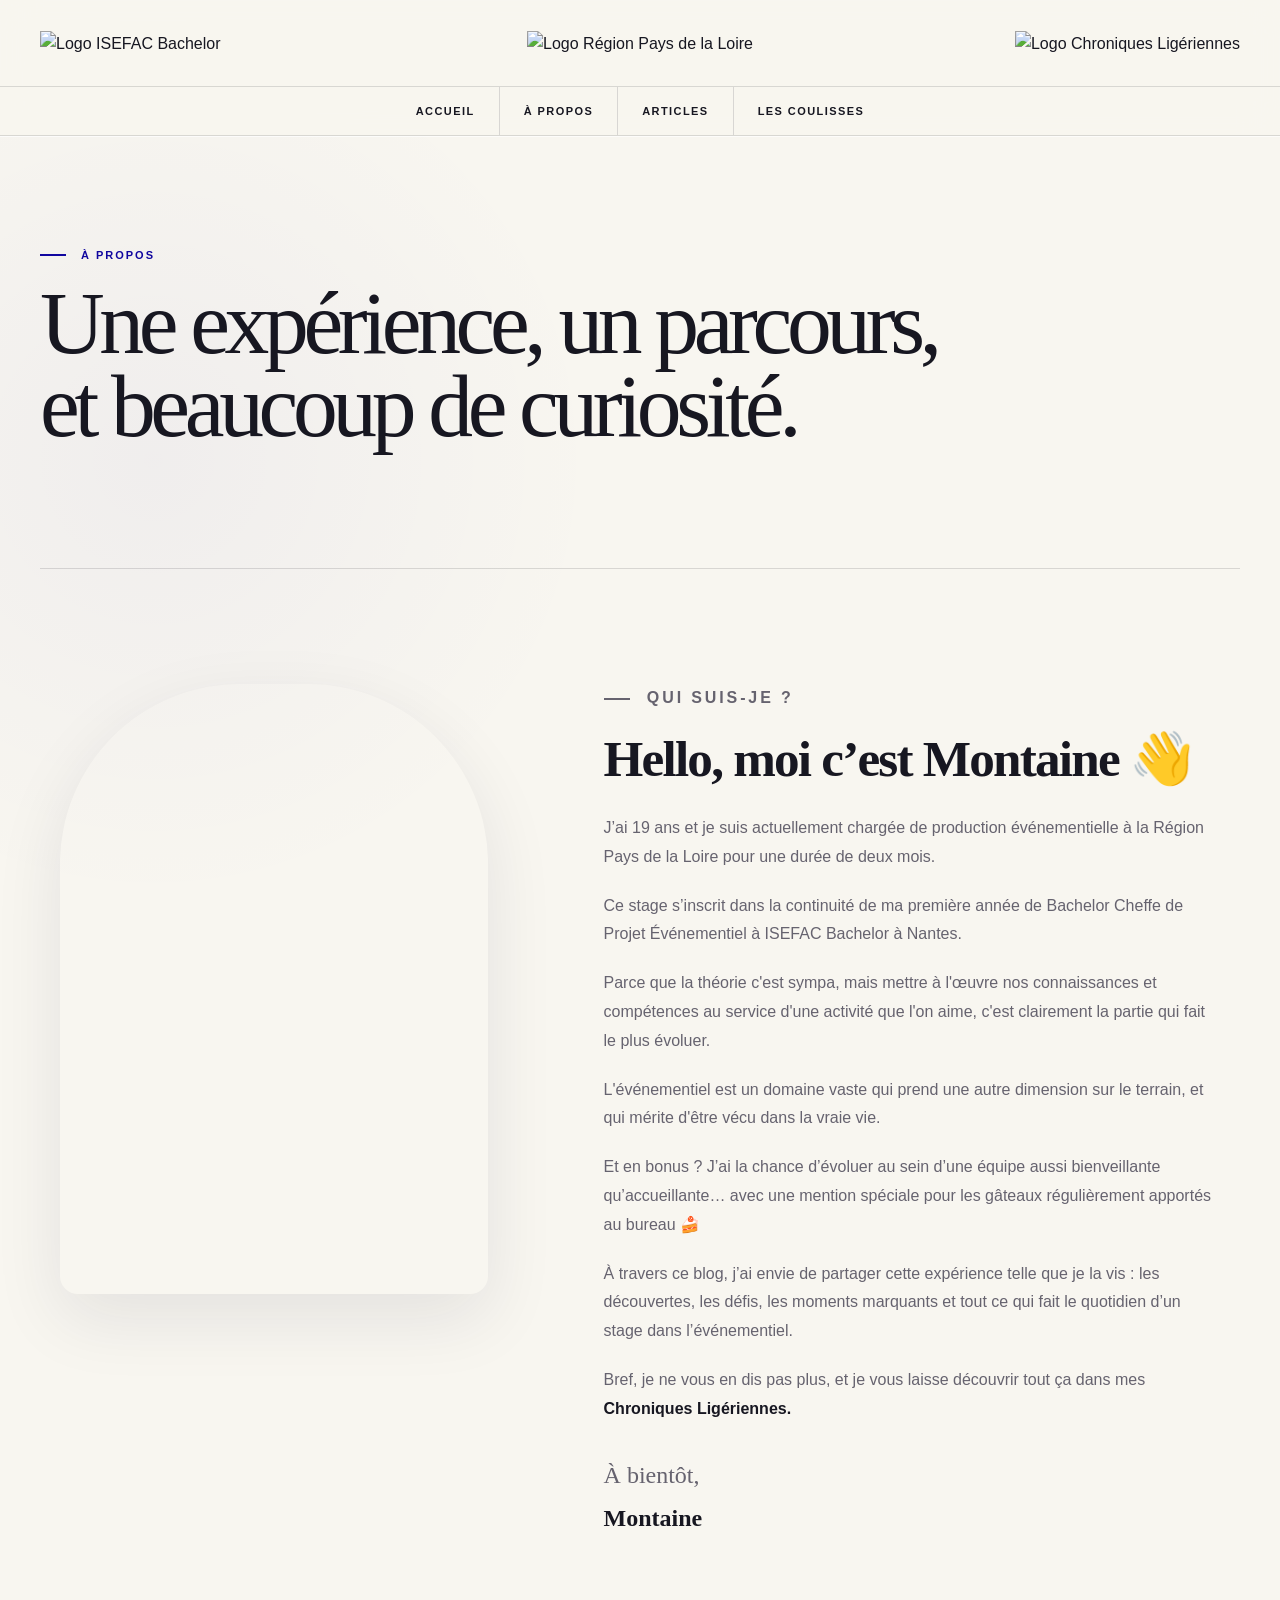
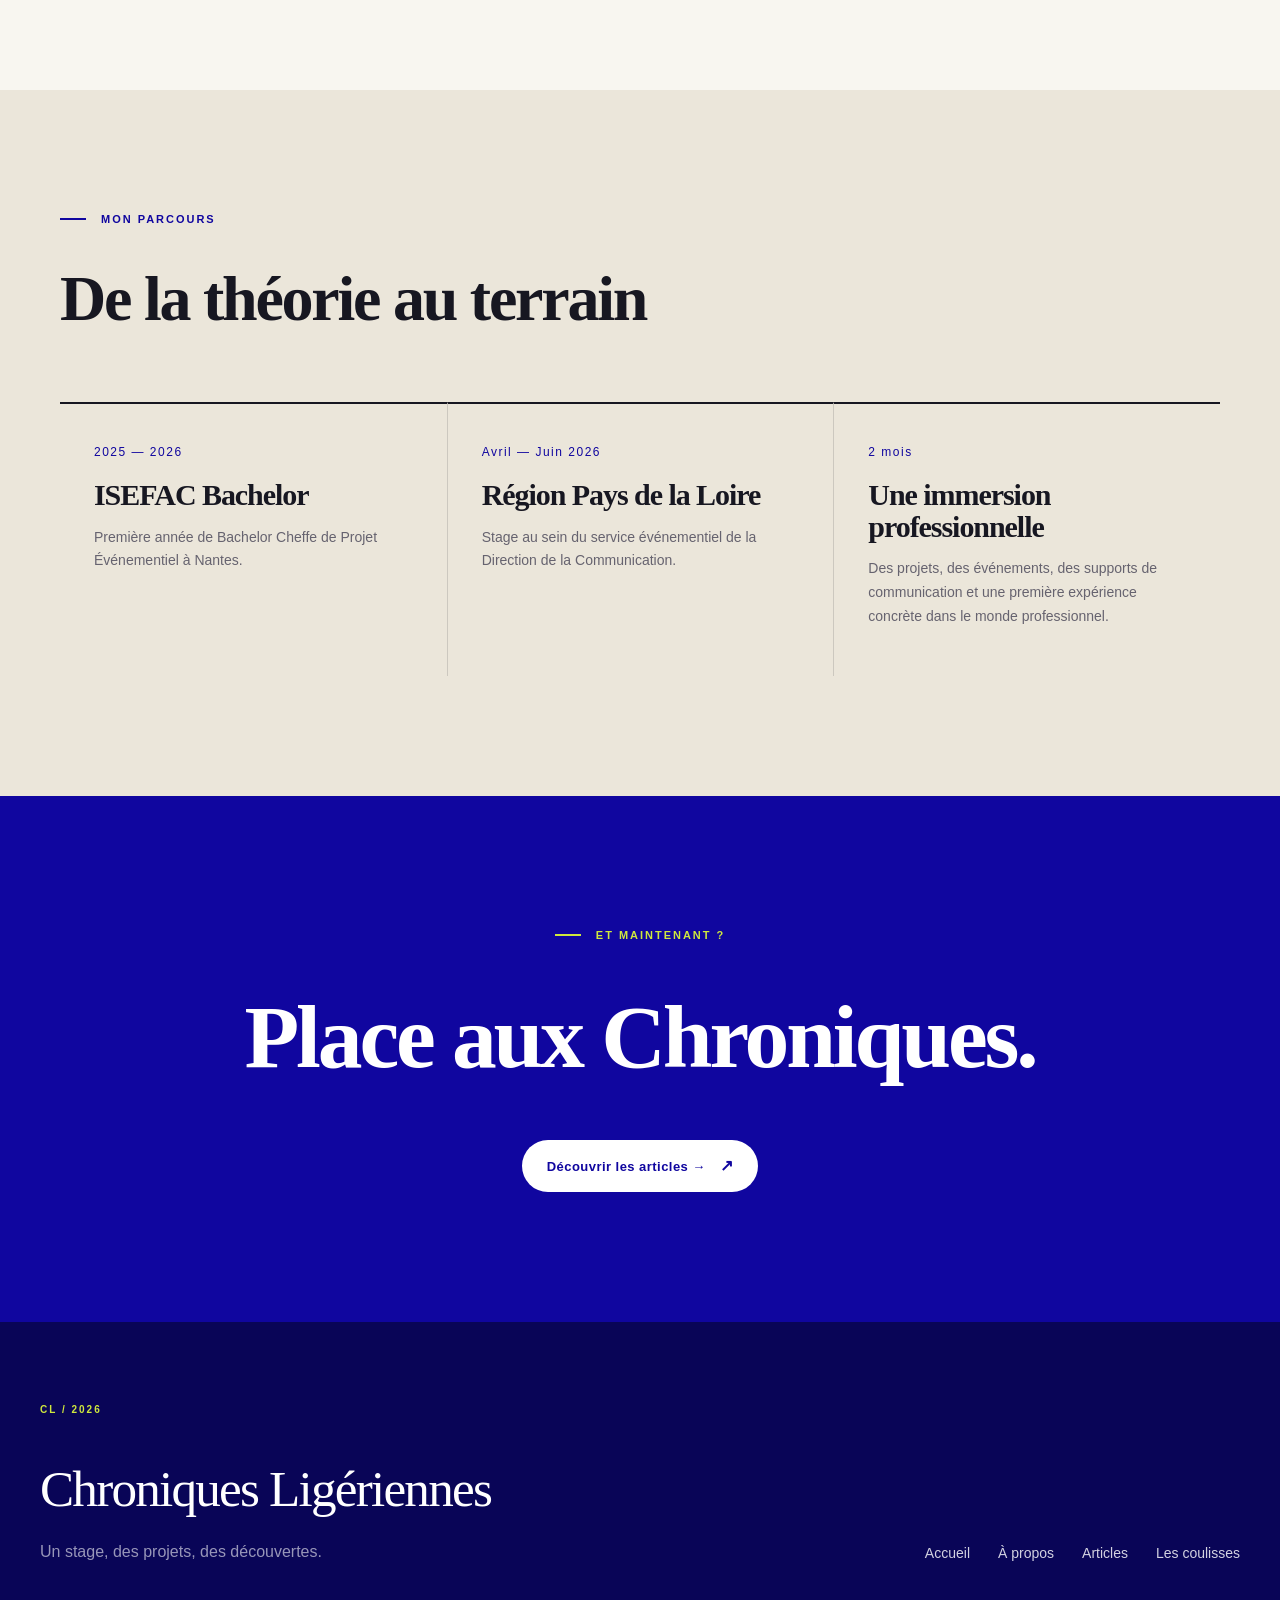
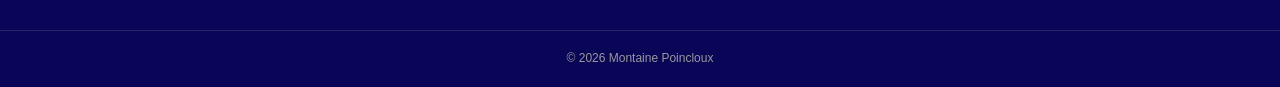
==== about.html @ 4056e287 "Upload website assets (batch 1 of 12)" ====
<!DOCTYPE html>
<html lang="fr">

<head>
    <meta charset="UTF-8">
    <meta name="viewport" content="width=device-width, initial-scale=1.0">

    <title>À propos | Chroniques Ligériennes</title>

    <meta name="description" content="Découvrez le parcours de Montaine et son immersion dans la production événementielle en Pays de la Loire.">
    <meta name="theme-color" content="#090557">
    <link rel="icon" href="images/logos/logo-stage.png" type="image/png">
    <link rel="stylesheet" href="css/style.css">
    <link rel="stylesheet" href="css/premium.css">
    <script src="js/site.js" defer></script>
</head>

<body>

    <header>
    <div class="header-logos">
    <img src="images/logos/logo-ecole.png" alt="Logo ISEFAC Bachelor">

    <img src="images/logos/logo-region.png" alt="Logo Région Pays de la Loire">

    <img src="images/logos/logo-stage.png" alt="Logo Chroniques Ligériennes">
</div>


        <nav class="main-nav">
    <a href="index.html">ACCUEIL</a>
    <a href="about.html">À PROPOS</a>
    <a href="articles.html">ARTICLES</a>
    <a href="portfolio.html">LES COULISSES</a>
</nav>

    </header>


    <main>


        <!-- INTRODUCTION -->

        <section class="about-intro">

            <p class="section-label">
                À PROPOS
            </p>

            <h1>
                Une expérience, un parcours,
                et beaucoup de curiosité.
            </h1>

        </section>



        <!-- PRÉSENTATION -->

        <section class="about-presentation">


            <div class="about-photo">

                <img src="images/moi/montaine.png"
                     alt="Montaine">

            </div>


            <div class="about-text">

                <p class="section-label">
                    QUI SUIS-JE ?
                </p>

                <h2>
                    Hello, moi c’est Montaine 👋
                </h2>


                <p>
                    J’ai 19 ans et je suis actuellement chargée de production
                    événementielle à la Région Pays de la Loire pour une durée
                    de deux mois.
                </p>


                <p>
                    Ce stage s’inscrit dans la continuité de ma première année
                    de Bachelor Cheffe de Projet Événementiel à ISEFAC Bachelor
                    à Nantes.
                </p>


                <p>
                    Parce que la théorie c'est sympa, mais mettre à l'œuvre
                    nos connaissances et compétences au service d'une activité
                    que l'on aime, c'est clairement la partie qui fait le plus
                    évoluer.
                </p>


                <p>
                    L'événementiel est un domaine vaste qui prend une autre
                    dimension sur le terrain, et qui mérite d'être vécu dans
                    la vraie vie.
                </p>


                <p>
                    Et en bonus ? J’ai la chance d’évoluer au sein d’une équipe
                    aussi bienveillante qu’accueillante… avec une mention
                    spéciale pour les gâteaux régulièrement apportés au bureau 🍰
                </p>


                <p>
                    À travers ce blog, j’ai envie de partager cette expérience
                    telle que je la vis : les découvertes, les défis, les
                    moments marquants et tout ce qui fait le quotidien d’un
                    stage dans l’événementiel.
                </p>


                <p>
                    Bref, je ne vous en dis pas plus, et je vous laisse
                    découvrir tout ça dans mes <strong>Chroniques Ligériennes.</strong>
                </p>


                <p class="about-signature">
                    À bientôt,<br>
                    <strong>Montaine</strong>
                </p>

            </div>

        </section>



        <!-- PARCOURS -->

        <section class="about-timeline">

            <div class="about-section-title">

                <p class="section-label">
                    MON PARCOURS
                </p>

                <h2>
                    De la théorie au terrain
                </h2>

            </div>


            <div class="timeline">


                <div class="timeline-item">

                    <span>2025 — 2026</span>

                    <h3>
                        ISEFAC Bachelor
                    </h3>

                    <p>
                        Première année de Bachelor Cheffe de Projet
                        Événementiel à Nantes.
                    </p>

                </div>


                <div class="timeline-item">

                    <span>Avril — Juin 2026</span>

                    <h3>
                        Région Pays de la Loire
                    </h3>

                    <p>
                        Stage au sein du service événementiel de la Direction
                        de la Communication.
                    </p>

                </div>


                <div class="timeline-item">

                    <span>2 mois</span>

                    <h3>
                        Une immersion professionnelle
                    </h3>

                    <p>
                        Des projets, des événements, des supports de
                        communication et une première expérience concrète
                        dans le monde professionnel.
                    </p>

                </div>


            </div>

        </section>



        <!-- CONCLUSION -->

        <section class="about-conclusion">

            <p class="section-label">
                ET MAINTENANT ?
            </p>

            <h2>
                Place aux Chroniques.
            </h2>

            <a href="articles.html" class="about-button">
                Découvrir les articles →
            </a>

        </section>


    </main>


    <footer>

        <div class="footer-content">

            <div class="footer-title">

                <h2>
                    Chroniques Ligériennes
                </h2>

                <p>
                    Un stage, des projets, des découvertes.
                </p>

            </div>


            <nav class="footer-nav">

                <a href="index.html">
                    Accueil
                </a>

                <a href="about.html">
                    À propos
                </a>

                <a href="articles.html">
                    Articles
                </a>

                <a href="portfolio.html">
                    Les coulisses
                </a>

            </nav>

        </div>


        <div class="footer-bottom">

            <p>
                © 2026 Montaine Poincloux
            </p>

        </div>

    </footer>


</body>
</html>
---- css/style.css ----
/* =========================================================
   CHRONIQUES LIGÉRIENNES — STYLE GÉNÉRAL
   ========================================================= */

:root {
    --blue: #10069F;
    --blue-dark: #0B0475;
    --text: #222222;
    --text-light: #666666;
    --background: #fafaf8;
    --white: #ffffff;
    --border: #e4e4e1;
}

/* =========================================================
   ARTICLE « AUTORITÉ ET AUTONOMIE »
   ========================================================= */

.authority-spectrum,
.authority-quote {
    width: 850px;
    max-width: calc(100% - 40px);
    margin-left: auto;
    margin-right: auto;
}

.authority-spectrum {
    margin-top: 52px;
    margin-bottom: 68px;
    padding: 24px 0;
    border-top: 1px solid var(--border);
    border-bottom: 1px solid var(--border);
}

.authority-spectrum-labels {
    display: flex;
    justify-content: space-between;
    gap: 24px;
    color: var(--blue);
    font-size: 12px;
    font-weight: 700;
    letter-spacing: 0.08em;
    text-transform: uppercase;
}

.authority-spectrum-line {
    position: relative;
    height: 2px;
    margin: 18px 0 16px;
    background: linear-gradient(to right, var(--text-light), var(--blue));
}

.authority-spectrum-line i {
    position: absolute;
    top: 50%;
    right: 16%;
    width: 16px;
    height: 16px;
    border: 3px solid var(--background);
    border-radius: 50%;
    background-color: var(--blue);
    transform: translateY(-50%);
    transition: right 0.35s ease;
}

.authority-spectrum:hover .authority-spectrum-line i {
    right: 8%;
}

.authority-spectrum p {
    margin: 0;
    color: var(--text-light);
    font-size: 15px;
    font-style: italic;
}

.authority-article a {
    color: var(--blue);
    font-weight: 700;
    text-decoration-color: currentColor;
    text-underline-offset: 3px;
}

.authority-quote {
    margin-top: 48px;
    margin-bottom: 32px;
    padding: 25px 0 25px 28px;
    border-left: 4px solid var(--blue);
    color: var(--blue);
    font-size: 26px;
    font-weight: 400;
    line-height: 1.12;
    letter-spacing: -0.035em;
}

.authority-quote strong {
    font-weight: 700;
}

.js .reveal-on-scroll {
    opacity: 0;
    transform: translateY(18px);
    transition: opacity 0.55s ease, transform 0.55s ease;
}

.js .reveal-on-scroll.is-visible {
    opacity: 1;
    transform: translateY(0);
}

@media (max-width: 768px) {
    .authority-spectrum {
        margin-top: 38px;
        margin-bottom: 50px;
    }

    .authority-spectrum-labels {
        font-size: 10px;
    }

    .authority-quote {
        padding-left: 20px;
        font-size: 14px;
    }
}


/* ===== STYLE GÉNÉRAL ===== */

* {
    box-sizing: border-box;
}

html {
    scroll-behavior: smooth;
}

body {
    margin: 0;
    font-family: Arial, sans-serif;
    background-color: var(--background);
    color: var(--text);
    line-height: 1.5;
}

img {
    max-width: 100%;
}

a {
    color: inherit;
}


/* =========================================================
   HEADER
   ========================================================= */

header {
    background-color: var(--background);
    border-bottom: 1px solid var(--border);
    position: relative;
    z-index: 10;
}


/* Logos */

.header-logos {
    display: flex;
    align-items: center;
    justify-content: space-between;
    padding: 12px 50px;
}

.header-logos img {
    width: auto;
    object-fit: contain;
}

/* ISEFAC */
.header-logos img:nth-child(1) {
    max-height: 115px;
}

/* Région */
.header-logos img:nth-child(2) {
    max-height: 80px;
}

/* Chroniques Ligériennes */
.header-logos img:nth-child(3) {
    max-height: 115px;
}

/* Navigation */

/* =========================================================
   HEADER — NAVIGATION
   ========================================================= */

/* =========================
   MENU PRINCIPAL
   ========================= */

.main-nav {
    display: flex;
    align-items: center;
    justify-content: center;
    margin-bottom: 35px;
}

.main-nav a {
    position: relative;
    display: flex;
    align-items: center;
    padding: 0 25px;
    color: #222;
    text-decoration: none;
    font-size: 14px;
    font-weight: 700;
    letter-spacing: 0.08em;
    line-height: 1;
    transition: color 0.25s ease, transform 0.25s ease;
}

/* Séparateurs */
.main-nav a:not(:last-child) {
    border-right: 1px solid rgba(34, 34, 34, 0.45);
}

/* Ligne sous le lien */
.main-nav a::before {
    content: "";
    position: absolute;
    left: 25px;
    right: 25px;
    bottom: -8px;
    height: 1px;
    background-color: #10069F;
    transform: scaleX(0);
    transform-origin: center;
    transition: transform 0.25s ease;
}

/* Survol */
.main-nav a:hover {
    color: #10069F;
    transform: translateY(-2px) scale(1.06);
}
.main-nav a:hover::before {
    transform: scaleX(1);
}

/* =========================================================
   ÉLÉMENTS COMMUNS
   ========================================================= */

.section-label {
    font-size: 12px;
    letter-spacing: 2.5px;
    font-weight: 600;
    color: var(--blue);
    margin: 0 0 18px;
}

h1,
h2,
h3,
h4 {
    letter-spacing: -0.5px;
}


/* =========================================================
   HERO — ACCUEIL
   ========================================================= */

.hero {
    position: relative;
    height: 80vh;
    min-height: 550px;
    overflow: hidden;
}

.hero-image {
    width: 100%;
    height: 100%;
    object-fit: cover;
    object-position: center;
    display: block;
    transform: scale(1.02);
}

.hero::after {
    content: "";
    position: absolute;
    inset: 0;
    background: rgba(0, 0, 0, 0.28);
}

.hero-content {
    position: absolute;
    z-index: 2;
    top: 50%;
    left: 50%;
    transform: translate(-50%, -50%);
    width: 80%;
    max-width: 850px;
    text-align: center;
    color: white;
}

.hero-content h1 {
    font-size: clamp(48px, 6vw, 72px);
    line-height: 1.05;
    margin: 0 0 25px;
}

.hero-content p {
    font-size: 19px;
    line-height: 1.6;
    margin: 0 auto 35px;
    max-width: 650px;
}

.hero-button {
    display: inline-block;
    padding: 14px 30px;
    background-color: white;
    color: var(--text);
    text-decoration: none;
    border-radius: 30px;
    transition: transform 0.3s ease,
                background-color 0.3s ease,
                color 0.3s ease;
}

.hero-button:hover {
    transform: translateY(-4px);
    background-color: var(--blue);
    color: white;
}

/* =========================================================
   INTRODUCTION — ACCUEIL
   ========================================================= */

.introduction {
    position: relative;

    display: flex;
    align-items: center;

    gap: 80px;

    max-width: 1200px;
    margin: 0 auto;
    padding: 100px 50px;
}

/* =========================
   TEXTE
   ========================= */

.introduction-text {
    flex: 1;
    max-width: 520px;
}

.introduction-text h2 {
    font-size: 34px;
    line-height: 1.2;
    margin: 0 0 25px;
}

.introduction-text p {
    font-size: 15px;
    line-height: 1.8;
    color: var(--text-light);
}

/* Petit label */

.introduction-label {
    margin: 0 0 12px;

    color: #10069F;
    font-size: 12px;
    font-weight: 700;
    letter-spacing: 0.14em;
}

/* =========================
   IMAGE
   ========================= */

.introduction-image {
    flex: 1;
    max-width: 450px;
}

.introduction-image img {
    width: 100%;
    max-height: 550px;
    object-fit: cover;

    border-radius: 4px;

    display: block;
}

/* =========================
   LIGNE ENTRE TEXTE ET IMAGE
   ========================= */

.introduction-line {
    position: absolute;

    top: 50%;
    left: calc(50% - 40px);

    width: 80px;
    height: 1px;

    background-color: #10069F;

    transform: scaleX(0);
    transform-origin: left;

    transition: transform 0.8s ease 0.3s;
}

.introduction.visible .introduction-line {
    transform: scaleX(1);
}


/* =========================================================
   ARTICLES — ACCUEIL
   ========================================================= */

.latest-articles {
    max-width: 1200px;
    margin: 0 auto;
    padding: 70px 50px;
}

.section-heading {
    margin-bottom: 45px;
}

.section-heading h2 {
    font-size: 42px;
    margin: 0;
}

.featured-article {
    margin-bottom: 30px;
}

.featured-article a {
    display: grid;
    grid-template-columns: 1.4fr 1fr;
    text-decoration: none;
    color: var(--text);
    background-color: var(--white);
    overflow: hidden;
}

.featured-article img {
    width: 100%;
    height: 450px;
    object-fit: cover;
    display: block;
    transition: transform 0.6s ease;
}

.featured-article:hover img {
    transform: scale(1.025);
}

.featured-content {
    padding: 50px;
    display: flex;
    flex-direction: column;
    justify-content: center;
}

.article-category {
    font-size: 12px;
    letter-spacing: 2px;
    color: var(--blue);
    margin-bottom: 15px;
}

.featured-content h3 {
    font-size: 34px;
    line-height: 1.2;
    margin: 0 0 20px;
}

.featured-content p {
    color: var(--text-light);
    line-height: 1.7;
}

.featured-content span,
.article-card span,
.article-wide-content span {
    margin-top: 20px;
    font-weight: 700;
    color: var(--blue);
    transition: transform 0.3s ease;
}


/* =========================================================
   PETITES CARTES ARTICLES
   ========================================================= */

.article-grid {
    display: grid;
    grid-template-columns: 1fr 1fr;
    gap: 30px;
    margin-bottom: 30px;
}

.article-card {
    text-decoration: none;
    color: var(--text);
    background-color: var(--white);
    overflow: hidden;
    transition: transform 0.35s ease,
                box-shadow 0.35s ease;
}

.article-card:hover {
    transform: translateY(-6px);
    box-shadow: 0 15px 35px rgba(0, 0, 0, 0.07);
}

.article-card img {
    width: 100%;
    height: 260px;
    object-fit: cover;
    display: block;
    transition: transform 0.6s ease;
}

.article-card:hover img {
    transform: scale(1.03);
}

.article-card-content {
    padding: 30px;
}

.article-card-content h3 {
    font-size: 24px;
    line-height: 1.3;
    margin: 0;
}


/* =========================================================
   ARTICLE HORIZONTAL
   ========================================================= */

.article-wide {
    margin-bottom: 50px;
}

.article-wide a {
    display: grid;
    grid-template-columns: 1fr 1fr;
    text-decoration: none;
    color: var(--text);
    background-color: var(--white);
    overflow: hidden;
}

.article-wide-image {
    overflow: hidden;
}

.article-wide-image img {
    width: 100%;
    height: 300px;
    object-fit: cover;
    display: block;
    transition: transform 0.6s ease;
}

.article-wide:hover img {
    transform: scale(1.03);
}

.article-wide-content {
    padding: 40px;
    display: flex;
    flex-direction: column;
    justify-content: center;
}

.article-wide-content h3 {
    font-size: 28px;
    line-height: 1.3;
    margin: 0 0 15px;
}


/* =========================================================
   BOUTON ARTICLES
   ========================================================= */

.all-articles-button {
    text-align: center;
}

.all-articles-button a {
    display: inline-block;
    padding: 13px 28px;
    border: 1px solid var(--blue);
    color: var(--blue);
    text-decoration: none;
    transition: all 0.3s ease;
}

.all-articles-button a:hover {
    background-color: var(--blue);
    color: white;
}


/* =========================================================
   CHIFFRES CLÉS
   ========================================================= */

.numbers {
    max-width: 1200px;
    margin: 0 auto;
    padding: 70px 50px;
}

.numbers-grid {
    display: grid;
    grid-template-columns: repeat(5, 1fr);
    gap: 30px;
    margin-top: 50px;
}

.number-item {
    text-align: center;
    padding: 25px 10px;
    border-top: 2px solid #d9d9d5;
    transition: border-color 0.3s ease,
                transform 0.3s ease;
}

.number-item strong {
    display: block;
    font-size: 52px;
    font-weight: 500;
    margin-bottom: 12px;
    color: var(--text);
    transition: color 0.3s ease;
}

.number-item span {
    display: block;
    font-size: 14px;
    line-height: 1.5;
    color: var(--text-light);
}

.number-item:hover {
    border-top: 4px solid var(--blue);
    transform: translateY(-3px);
}

.number-item:hover strong {
    color: var(--blue);
}

.personal-number {
    border-top-color: var(--blue);
}


/* =========================================================
   FOOTER
   ========================================================= */

footer {
    background-color: #222;
    color: white;
    margin-top: 40px;
}

.footer-content {
    max-width: 1200px;
    margin: 0 auto;
    padding: 55px 50px;
    display: flex;
    justify-content: space-between;
    align-items: center;
}

.footer-title h2 {
    margin: 0 0 8px;
    font-size: 26px;
}

.footer-title p {
    margin: 0;
    color: #aaa;
}

.footer-nav {
    display: flex;
    gap: 30px;
}

.footer-nav a {
    color: white;
    text-decoration: none;
    font-size: 14px;
    transition: color 0.3s ease;
}

.footer-nav a:hover {
    color: #7fc5f2;
}

.footer-bottom {
    border-top: 1px solid #444;
    text-align: center;
    padding: 18px;
}

.footer-bottom p {
    margin: 0;
    font-size: 12px;
    color: #999;
}

/* =========================================================
   PAGE PORTFOLIO
   ========================================================= */

.portfolio-intro {
    max-width: 1000px;
    margin: 0 auto;
    padding: 90px 50px 60px;
}

.portfolio-intro h1 {
    max-width: 850px;
    font-size: 56px;
    line-height: 1.1;
    margin: 0 0 25px;
}

.portfolio-intro > p:last-child {
    max-width: 650px;
    font-size: 18px;
    line-height: 1.7;
    color: var(--text-light);
}

.portfolio-section {
    max-width: 1100px;
    margin: 0 auto;
    padding: 45px 50px 90px;
}

.portfolio-section-title {
    max-width: 700px;
    margin-bottom: 55px;
}

.portfolio-section-title h2 {
    font-size: 42px;
    margin: 0 0 20px;
}

.portfolio-section-title > p:last-child {
    color: var(--text-light);
    line-height: 1.7;
}

.portfolio-project {
    margin-bottom: 90px;
}

.portfolio-project-header {
    margin-bottom: 28px;
}

.portfolio-project-header p {
    color: var(--blue);
    font-size: 12px;
    font-weight: 600;
    letter-spacing: 2px;
    margin-bottom: 10px;
}

.portfolio-project-header h3 {
    font-size: 30px;
    margin: 0;
}

.portfolio-gallery {
    display: grid;
    grid-template-columns: 1.5fr 1fr;
    gap: 20px;
}

.portfolio-item {
    background: white;
    overflow: hidden;
}

.portfolio-item.large {
    grid-row: span 2;
}

.portfolio-item img {
    width: 100%;
    height: 280px;
    object-fit: cover;
    display: block;
    transition: transform 0.6s ease;
}

.portfolio-item.large img {
    height: 580px;
}

.portfolio-item:hover img {
    transform: scale(1.03);
}

.portfolio-caption {
    padding: 20px 5px 10px;
}

.portfolio-caption h4 {
    margin: 0 0 8px;
    font-size: 18px;
}

.portfolio-caption p {
    margin: 0;
    color: var(--text-light);
    font-size: 14px;
    line-height: 1.6;
}

.document-preview {
    height: 280px;
    background: #f0f0ed;
    display: flex;
    align-items: center;
    justify-content: center;
    transition: background-color 0.3s ease;
}

.portfolio-item.large .document-preview {
    height: 580px;
}

.document-preview span {
    font-size: 13px;
    font-weight: 700;
    letter-spacing: 2px;
    color: var(--blue);
    border: 1px solid var(--blue);
    padding: 12px 18px;
}

.document-preview:hover {
    background-color: #e8eef2;
}

.portfolio-small-grid {
    display: grid;
    grid-template-columns: repeat(3, 1fr);
    gap: 25px;
}

.field-section {
    max-width: 1200px;
}

.field-gallery {
    display: grid;
    grid-template-columns: 1.5fr 1fr 1fr;
    grid-auto-rows: 250px;
    gap: 15px;
}

.field-photo {
    overflow: hidden;
}

.field-photo.large {
    grid-row: span 2;
}

.field-photo img {
    width: 100%;
    height: 100%;
    object-fit: cover;
    display: block;
    transition: transform 0.6s ease;
}

.field-photo:hover img {
    transform: scale(1.04);
}

.personal-section {
    padding-bottom: 110px;
}

.personal-gallery {
    display: grid;
    grid-template-columns: 1fr 1fr;
    gap: 30px;
}

.personal-photo img {
    width: 100%;
    height: 450px;
    object-fit: cover;
    display: block;
    transition: transform 0.6s ease;
}

.personal-photo:hover img {
    transform: scale(1.02);
}

.personal-photo p {
    margin-top: 15px;
    color: #555;
}


/* =========================================================
   PAGE À PROPOS
   ========================================================= */

.about-intro {
    max-width: 1000px;
    margin: 0 auto;
    padding: 90px 50px 60px;
}

.about-intro h1 {
    max-width: 850px;
    font-size: 56px;
    line-height: 1.1;
    margin: 0;
}

.about-presentation {
    max-width: 1200px;
    margin: 0 auto;
    padding: 40px 50px 100px;
    display: grid;
    grid-template-columns: 0.65fr 1.35fr;
    gap: 45px;
    align-items: start;
}
.about-text {
    max-width: 720px;
}

.about-photo img {
    width: 100%;
    max-height: 600px;
    object-fit: cover;
    display: block;
}

.about-text h2 {
    font-size: 34px;
    margin: 0 0 30px;
}

.about-text p {
    color: var(--text-light);
    line-height: 1.8;
    font-size: 15px;
    margin-bottom: 20px;
}

.about-text strong {
    color: var(--text);
}

.about-signature {
    margin-top: 30px;
}

.about-section-title {
    max-width: 1100px;
    margin: 0 auto 50px;
    padding: 0 50px;
}

.about-section-title h2 {
    font-size: 42px;
    margin: 0;
}

.about-timeline {
    padding: 70px 0 100px;
}

.timeline {
    max-width: 1000px;
    margin: 0 auto;
    padding: 0 50px;
    display: grid;
    grid-template-columns: repeat(3, 1fr);
    gap: 40px;
}

.timeline-item {
    border-top: 2px solid var(--blue);
    padding-top: 20px;
}

.timeline-item span {
    color: var(--blue);
    font-size: 12px;
    letter-spacing: 1.5px;
}

.timeline-item h3 {
    font-size: 23px;
    margin: 15px 0;
}

.timeline-item p {
    color: var(--text-light);
    line-height: 1.7;
    font-size: 14px;
}

.about-conclusion {
    text-align: center;
    padding: 60px 25px 100px;
}

.about-conclusion h2 {
    font-size: 42px;
    margin: 0 0 30px;
}

.about-button {
    display: inline-block;
    padding: 13px 28px;
    border: 1px solid var(--blue);
    color: var(--blue);
    text-decoration: none;
    transition: all 0.3s ease;
}

.about-button:hover {
    background-color: var(--blue);
    color: white;
}


/* =========================================================
   RESPONSIVE — TÉLÉPHONE
   ========================================================= */

@media (max-width: 768px) {

    /* Header */

    .header-logos {
        padding: 15px 20px;
    }

    .header-logos img {
        max-height: 42px;
    }

    header nav {
        gap: 18px;
        padding: 8px 10px 15px;
        flex-wrap: nowrap;
    }

    header nav a {
        font-size: 12px;
    }


    /* Hero */

    .hero {
        height: 70vh;
        min-height: 500px;
    }

    .hero-content {
        width: 90%;
    }

    .hero-content h1 {
        font-size: 45px;
    }

    .hero-content p {
        font-size: 16px;
    }


    /* Accueil */

    .introduction {
        flex-direction: column;
        gap: 45px;
        padding: 70px 25px;
    }

    .introduction-image {
        max-width: 100%;
    }

    .latest-articles,
    .numbers {
        padding-left: 25px;
        padding-right: 25px;
    }

    .section-heading h2 {
        font-size: 34px;
    }

    .featured-article a,
    .article-wide a {
        grid-template-columns: 1fr;
    }

    .featured-article img {
        height: 300px;
    }

    .featured-content {
        padding: 30px;
    }

    .article-grid {
        grid-template-columns: 1fr;
    }

    .numbers-grid {
        grid-template-columns: 1fr 1fr;
        gap: 20px;
    }

    .number-item strong {
        font-size: 40px;
    }


    /* Pages */

    .portfolio-intro,
    .about-intro {
        padding: 70px 25px 50px;
    }

    .portfolio-intro h1,
    .about-intro h1 {
        font-size: 40px;
    }

    .articles-list,
    .portfolio-section {
        padding-left: 25px;
        padding-right: 25px;
    }

    .article-page-card a {
        grid-template-columns: 1fr;
    }

    .article-page-image img {
        height: 260px;
    }

    .article-page-content {
        padding: 30px;
    }

    .article-page-content h2 {
        font-size: 26px;
    }


    /* Portfolio */

    .portfolio-gallery {
        grid-template-columns: 1fr;
    }

    .portfolio-item.large {
        grid-row: auto;
    }

    .portfolio-item.large img,
    .portfolio-item.large .document-preview {
        height: 300px;
    }

    .portfolio-small-grid {
        grid-template-columns: 1fr;
    }

    .field-gallery {
        grid-template-columns: 1fr 1fr;
        grid-auto-rows: 200px;
    }

    .field-photo.large {
        grid-column: span 2;
        grid-row: span 1;
    }

    .personal-gallery {
        grid-template-columns: 1fr;
    }

    .personal-photo img {
        height: 350px;
    }


    /* About */

    .about-presentation {
        grid-template-columns: 1fr;
        gap: 45px;
        padding: 30px 25px 70px;
    }

    .about-photo {
        max-width: 500px;
        margin: 0 auto;
    }

    .about-section-title {
        padding: 0 25px;
    }

    .about-section-title h2 {
        font-size: 34px;
    }

    .timeline {
        grid-template-columns: 1fr;
        padding: 0 25px;
        gap: 35px;
    }


    /* Footer */

    .footer-content {
        flex-direction: column;
        align-items: flex-start;
        gap: 35px;
        padding: 45px 25px;
    }

    .footer-nav {
        flex-wrap: wrap;
        gap: 20px;
    }
}

/* ========================================
   HERO ARTICLE
======================================== */

.article-hero {
    width: 1100px;
    max-width: calc(100% - 80px);

    margin: 0 auto;

    padding: 70px 0 55px;

    display: grid;

    grid-template-columns: 1fr 400px;

    gap: 60px;

    align-items: center;
}


/* BLOC GAUCHE */

.article-hero-text {
    width: 100%;
    max-width: 640px;

    margin: 0 auto;
}


/* TITRE */

.article-hero h1 {
    margin: 0;

    max-width: 640px;

    font-size: clamp(44px, 5vw, 70px);

    line-height: 1;

    letter-spacing: -2.3px;

    font-weight: 700;
}


/* VIDÉO */

.article-video {
    width: 400px;
    max-width: 100%;

    margin: 0 auto;
}

.article-video video {
    display: block;

    width: 100%;

    max-height: 470px;

    object-fit: cover;

    border-radius: 4px;
}
/* ========================================
   EN-TÊTE ÉDITORIAL DE L'ARTICLE
======================================== */

.article-meta {
    width: min(980px, 100%);
    margin: 0 auto 45px;

    display: flex;
    align-items: center;
    gap: 28px;

    font-size: 13px;
    color: var(--text-light);
}

.article-meta-item {
    display: flex;
    align-items: center;
    gap: 7px;
}

/* ========================================
   CORPS DE L'ARTICLE — CENTRÉ
======================================== */

.article-content {

    width: min(1100px, calc(100% - 100px));

    margin: 0 auto;

}


/* Bloc de lecture centré */

.article-content > p,
.article-opening,
.article-content h2,
.article-section,
.seanergy-timeline,
.article-quote {

    width: min(850px, 100%);

    margin-left: auto;
    margin-right: auto;

}


/* Texte aligné à gauche */

.article-content > p,
.article-opening p,
.article-section p {

    text-align: left;

}


/* Paragraphes */

.article-content > p {

    margin-top: 0;
    margin-bottom: 20px;

    font-size: 18px;
    line-height: 1.75;

}


/* Introduction */

.article-opening {

    margin-bottom: 35px;

}

.article-opening p {

    margin: 0 0 16px;

    font-size: 18px;
    line-height: 1.75;

}


/* ========================================
   MOBILE
======================================== */

@media (max-width: 768px) {

    .article-meta {
        width: 100%;
        margin-bottom: 30px;

        flex-wrap: wrap;
        gap: 12px 20px;
    }

    .article-content {
        width: calc(100% - 44px);
    }

}

/* ========================================
   TITRE
======================================== */

.article-hero-text {
    min-width: 0;
     width: 100%;
    max-width: 620px;
    margin: 0 auto;
}

.article-hero .section-label {
    margin-bottom: 15px;
}

.article-hero h1 {
    margin: 0;
    max-width: 800px;
    font-size: clamp(44px, 5vw, 70px);
    line-height: 1;
    letter-spacing: -2.3px;
    font-weight: 700;
}


/* ========================================
   VIDÉO
======================================== */

.article-video {
    width: 100%;
    align-self: center;
}

.article-video video {
    display: block;
    width: 100%;
    max-height: 470px;
    object-fit: cover;
    border-radius: 4px;
}


/* ========================================
   CORPS DE L'ARTICLE — AXE CENTRAL
======================================== */

.article-content {
    width: 100%;
    max-width: 1100px;
    margin: 0 auto;
}


/* Axe de lecture */

.article-content > p,
.article-content .article-opening,
.article-content .article-section,
.article-content h2,
.article-content .seanergy-timeline,
.article-content .article-quote {
    width: 850px;
    max-width: calc(100% - 40px);
    margin-left: auto;
    margin-right: auto;
}


/* Texte */

.article-content > p,
.article-content .article-opening p,
.article-content .article-section p {
    text-align: left;
}


/* Paragraphes */

.article-content > p {
    margin-top: 0;
    margin-bottom: 20px;

    font-size: 18px;
    line-height: 1.75;
}


/* Introduction */

.article-opening {
    margin-top: 0;
    margin-bottom: 35px;
}

.article-opening p {
    margin-top: 0;
    margin-bottom: 20px;

    font-size: 18px;
    line-height: 1.75;
}


/* Sections contenant du texte */

.article-section {
    margin-top: 30px;
    margin-bottom: 30px;
}


/* Timeline */

.seanergy-timeline {
    margin-top: 65px;
    margin-bottom: 70px;
}


/* Citation */

.article-quote {
    margin-top: 40px;
    margin-bottom: 45px;
}
/* ========================================
   TITRES DE SECTIONS
======================================== */

.article-content strong {
    font-weight: 700;
}


/* ========================================
   PHRASE DE TRANSITION
======================================== */

/* ========================================
   PHRASE DE TRANSITION
======================================== */

.article-highlight {
    width: 850px !important;
    max-width: calc(100% - 40px);

    margin: 35px auto !important;

    padding: 18px 0 18px 22px;

    border-left: 4px solid var(--blue);

    font-size: 19px !important;
    line-height: 1.45 !important;
    font-weight: 600;

    text-align: left;
}

/* ========================================
   RETOUR AUX CHRONIQUES
======================================== */

.article-back {
    width: min(1250px, calc(100% - 100px));
    margin: 70px auto 85px;
}

.article-back a {
    color: var(--blue);
    text-decoration: none;
    font-size: 15px;
    font-weight: 600;
    transition: opacity 0.3s ease;
}

.article-back a:hover {
    opacity: 0.6;
}


/* ========================================
   RESPONSIVE
======================================== */

@media (max-width: 900px) {

    .article-hero {
        grid-template-columns: 1fr;
        gap: 35px;
    }

    .article-video {
        max-width: 700px;
    }

}


@media (max-width: 768px) {

    .article-hero {
        width: calc(100% - 44px);
        padding: 50px 0 35px;
        gap: 30px;
    }

    .article-hero h1 {
        font-size: clamp(40px, 11vw, 60px);
        letter-spacing: -1.8px;
    }


    /* Vidéo */

    .article-video {
        max-width: 100%;
    }

    .article-video video {
        max-height: 350px;
    }


    /* Texte */

    .article-content {
        width: calc(100% - 44px);
    }

    .article-content > p,
    .article-opening,
    .article-content h2 {
        width: 100%;
    }

    .article-opening p,
    .article-content > p {
        font-size: 16px;
        line-height: 1.7;
        margin-bottom: 14px;
    }

    .article-content h2 {
        margin-top: 42px;
        margin-bottom: 18px;
        font-size: 28px;
    }


    /* Transition */

    .article-highlight {
        width: 100% !important;
        margin: 25px 0 !important;
        padding: 16px 0 16px 18px;
        font-size: 18px !important;
    }


    /* Retour */

    .article-back {
        width: calc(100% - 44px);
        margin: 55px auto 65px;
    }

}
.article-section {
    position: relative;
}
/* ========================================
   TITRES DE SECTIONS - STYLE HANDMADE
======================================== */

.article-content h2 {
    width: 850px;
    max-width: calc(100% - 40px);

    margin: 65px auto 25px;
    color: var(--blue);

    font-size: 58px;
    line-height: 0.95;

    letter-spacing: -2px;
    font-weight: 800;

    position: relative;

    transform: rotate(-1.5deg);
}


/* Sous-titre de la section */

.article-content h2 span {
    display: block;

    margin-top: 10px;

    font-size: 25px;
    line-height: 1.1;

    letter-spacing: 0;
    font-weight: 600;

    text-transform: uppercase;
}


/* Petit trait manuscrit */

.article-content h2::after {
    content: "";

    display: block;

    width: 90px;
    height: 3px;

    margin-top: 15px;

    background-color: var(--blue);

    transform: rotate(-3deg);
}


/* ========================================
   RESPONSIVE
======================================== */

@media (max-width: 768px) {

    .article-content h2 {
        width: 100%;

        margin-top: 50px;

        font-size: 43px;

        letter-spacing: -1.5px;

        transform: rotate(-1deg);
    }


    .article-content h2 span {
        font-size: 20px;
    }


}
/* ========================================
   FACTS INTÉGRÉS DANS LE TEXTE
======================================== */

.article-fact {
    color: var(--blue);
    font-weight: 700;
    font-size: 1.08em;
}


/* ========================================
   TIMELINE — SEANERGY
======================================== */

.seanergy-timeline {
    width: min(980px, 100%);
    margin: 65px 0 70px;
}

.timeline-label {
    margin: 0 0 35px;
    color: var(--blue);
    font-size: 12px;
    font-weight: 700;
    letter-spacing: 2.5px;
}

.seanergy-timeline-line {
    position: relative;
    display: grid;
    grid-template-columns: repeat(3, 1fr);
    gap: 50px;
}

/* Ligne horizontale */

.seanergy-timeline-line::before {
    content: "";
    position: absolute;
    top: 7px;
    left: 0;
    right: 0;
    height: 1px;
    background-color: var(--blue);
}

/* Étapes */

.seanergy-timeline-item {
    position: relative;
    padding-top: 30px;
}

/* Points */

.timeline-dot {
    position: absolute;
    top: 0;
    left: 0;

    width: 15px;
    height: 15px;

    border-radius: 50%;
    background-color: var(--blue);

    z-index: 1;
}

/* Titres */

.seanergy-timeline-item h3 {
    margin: 0 0 8px;

    color: var(--text);

    font-size: 15px;
    font-weight: 700;
    letter-spacing: 1.5px;
}

/* Informations */

.seanergy-timeline-item p {
    margin: 0;

    color: var(--text-light);

    font-size: 14px;
    line-height: 1.5;
}


/* ========================================
   CITATION — SEANERGY
======================================== */

.article-quote {
    width: min(850px, 100%);
    margin: 35px 0 40px;
    padding: 20px 0;

    border-top: 1px solid var(--border);
    border-bottom: 1px solid var(--border);

    text-align: center;
}

.article-quote p {
    margin: 0;

    color: var(--blue);

    font-size: 23px;
    line-height: 1.4;

    font-weight: 600;
}
/* ========================================
   RESPONSIVE — TIMELINE + CITATION
======================================== */

@media (max-width: 768px) {

    /* Timeline */

    .seanergy-timeline {
        margin: 50px 0 55px;
    }

    .seanergy-timeline-line {
        grid-template-columns: 1fr;
        gap: 30px;
        padding-left: 20px;
    }

    .seanergy-timeline-line::before {
        top: 0;
        bottom: 0;
        left: 6px;

        width: 1px;
        height: auto;
    }

    .timeline-dot {
        left: -1px;
    }

    /* Citation */

    .article-quote {
    margin: 30px 0 35px;
    padding: 18px 10px;
}

.article-quote p {
    font-size: 20px;
}
}
.article-section p {
    margin: 0 0 16px;
    font-size: 18px;
    line-height: 1.7;
}
@media (max-width: 768px) {

    .article-section p {
        font-size: 16px;
        line-height: 1.7;
        margin-bottom: 14px;
    }

}
/* =========================================================
   ARTICLE — LE TRAVAIL, C'EST BIEN, L'ÉQUIPE, C'EST MIEUX
   ========================================================= */


/* ===== HERO PLUS HUMAIN ===== */

.article-team-hero {
    min-height: 430px;
}

.team-hero-note {
    display: flex;
    flex-direction: column;
    align-items: center;
    justify-content: center;

    min-height: 260px;

    color: var(--blue);

    transform: rotate(2deg);
}

.team-note-symbol {
    font-size: 42px;
    margin-bottom: 18px;
}

.team-hero-note p {
    margin: 0;

    font-size: 25px;
    line-height: 1.15;
    font-weight: 700;

    text-align: center;
}

.team-note-line {
    display: block;

    width: 70px;
    height: 3px;

    margin-top: 20px;

    background-color: var(--blue);

    transform: rotate(-4deg);
}


/* ===== PETITES RÉPLIQUES ===== */

.team-dialogue {
    width: min(650px, 100%);

    margin: 8px 0 20px;

    padding-left: 25px;

    border-left: 2px solid var(--blue);

    color: var(--blue);

    font-size: 19px;
    line-height: 1.5;
}

.team-dialogue p {
    margin: 0;
}


/* ===== PHRASE IMPORTANTE ===== */

.team-highlight {
    margin-top: 30px !important;
    margin-bottom: 45px !important;

    color: var(--blue);

    font-size: 23px !important;
    line-height: 1.4 !important;
}


/* ===== FACTS DANS LE TEXTE ===== */

.team-fact {
    color: var(--blue);
    font-weight: 700;
}


/* ===== CARNET DE BORD ===== */

.movement-card {
    width: min(980px, 100%);

    margin: 45px 0;

    padding: 30px 35px;

    border-top: 1px solid var(--blue);
    border-bottom: 1px solid var(--blue);

    background-color: rgba(16, 6, 159, 0.025);
}

.movement-label {
    margin: 0 0 25px;

    color: var(--blue);

    font-size: 11px;
    font-weight: 700;

    letter-spacing: 2px;
}

.movement-grid {
    display: grid;
    grid-template-columns: repeat(3, 1fr);

    gap: 25px;
}

.movement-item {
    padding-left: 18px;

    border-left: 2px solid var(--blue);
}

.movement-item strong {
    display: block;

    margin-bottom: 5px;

    color: var(--blue);

    font-size: 30px;
    line-height: 1;
}

.movement-item span {
    color: var(--text-light);

    font-size: 13px;
}

.movement-conclusion {
    margin: 25px 0 0;

    color: var(--text-light);

    font-size: 13px;
    font-style: italic;
}


/* ===== CONCLUSION ===== */

.team-conclusion {
    width: min(980px, 100%);

    margin: 70px 0 20px;
    padding: 35px 0;

    border-top: 1px solid var(--border);
    border-bottom: 1px solid var(--border);

    text-align: center;
}

.team-conclusion-label {
    margin: 0 0 22px;

    color: var(--blue);

    font-size: 11px;
    font-weight: 700;

    letter-spacing: 2.5px;
}

.team-conclusion-line {
    display: flex;

    justify-content: center;
    align-items: center;

    gap: 20px;

    color: var(--text);

    font-size: 14px;
    font-weight: 700;

    letter-spacing: 1.5px;
}

.team-conclusion-line i {
    display: block;

    width: 5px;
    height: 5px;

    background-color: var(--blue);

    border-radius: 50%;
}


/* ===== ANIMATION LÉGÈRE ===== */

.team-hero-note,
.movement-card,
.team-conclusion {
    animation: teamAppear 0.8s ease both;
}

@keyframes teamAppear {

    from {
        opacity: 0;
        transform: translateY(12px);
    }

    to {
        opacity: 1;
        transform: translateY(0);
    }

}


/* ===== MOBILE ===== */

@media (max-width: 768px) {

    .article-team-hero {
        min-height: auto;
    }

    .team-hero-note {
        min-height: 190px;
    }

    .team-note-symbol {
        font-size: 34px;
        margin-bottom: 12px;
    }

    .team-hero-note p {
        font-size: 21px;
    }

    .team-highlight {
        font-size: 20px !important;
        margin-top: 25px !important;
        margin-bottom: 35px !important;
    }

    .movement-card {
        margin: 35px 0;
        padding: 25px 20px;
    }

    .movement-grid {
        grid-template-columns: 1fr;
        gap: 20px;
    }

    .movement-item strong {
        font-size: 27px;
    }

    .team-conclusion {
        margin-top: 55px;
    }

    .team-conclusion-line {
        gap: 12px;
        font-size: 11px;
    }

}
/* ========================================
   CARTE DCOM — ORGANISATION
======================================== */

.dcom-map {
    width: min(1050px, 100%);
    margin: 70px 0 80px;
    padding: 55px 45px;
    background-color: #f2f2ef;
    position: relative;
    overflow: hidden;
}


/* Petite ligne décorative */

.dcom-map::before {
    content: "";
    position: absolute;
    top: 0;
    left: 0;
    width: 90px;
    height: 4px;
    background-color: var(--blue);
}


/* Introduction */

.dcom-intro {
    max-width: 600px;
    margin-bottom: 50px;
}

.dcom-intro > span {
    display: block;
    margin-bottom: 12px;

    color: var(--blue);
    font-size: 11px;
    font-weight: 700;
    letter-spacing: 2px;
}

.dcom-intro h2 {
    margin: 0 0 18px;

    font-size: 38px;
    line-height: 1;
    letter-spacing: -1.5px;
}

.dcom-intro p {
    max-width: 500px;
    margin: 0;

    color: var(--text-light);
    font-size: 15px;
    line-height: 1.6;
}


/* ========================================
   ORGANISATION
======================================== */

.dcom-organisation {
    position: relative;
}


/* Bloc central */

.dcom-center {
    width: 230px;
    margin: 0 auto;
    padding: 22px 25px;

    background-color: var(--blue);
    color: white;

    text-align: center;
}

.dcom-center span {
    display: block;

    margin-bottom: 5px;

    font-size: 10px;
    letter-spacing: 2px;
    font-weight: 600;
    opacity: 0.75;
}

.dcom-center strong {
    display: block;

    font-size: 34px;
    line-height: 1;
    letter-spacing: -1px;
}

.dcom-center small {
    display: block;

    margin-top: 8px;

    font-size: 11px;
    line-height: 1.3;
}


/* Ligne verticale */

.dcom-line {
    width: 1px;
    height: 40px;

    margin: 0 auto;

    background-color: var(--blue);
}


/* ========================================
   CARTES MÉTIERS
======================================== */

.dcom-grid {
    display: grid;
    grid-template-columns: repeat(3, 1fr);
    gap: 15px;

    position: relative;
}


/* Petite ligne horizontale au-dessus */

.dcom-grid::before {
    content: "";

    position: absolute;

    top: -1px;
    left: 16.66%;
    right: 16.66%;

    height: 1px;

    background-color: var(--blue);
}


/* Cartes */

.dcom-card {
    position: relative;

    padding: 25px 22px 22px;

    background-color: white;
    border: 1px solid #deded9;

    transition:
        transform 0.3s ease,
        box-shadow 0.3s ease,
        border-color 0.3s ease;
}


/* Petit point de connexion */

.dcom-card::before {
    content: "";

    position: absolute;

    top: -5px;
    left: 50%;

    width: 9px;
    height: 9px;

    background-color: var(--blue);

    border-radius: 50%;

    transform: translateX(-50%);
}


/* Numéro */

.dcom-card > span {
    display: block;

    margin-bottom: 15px;

    color: var(--blue);

    font-size: 10px;
    font-weight: 700;
    letter-spacing: 1.5px;
}


/* Nom */

.dcom-card strong {
    display: block;

    margin-bottom: 10px;

    font-size: 18px;
    line-height: 1.2;
}


/* Description */

.dcom-card p {
    margin: 0;

    color: var(--text-light);

    font-size: 13px;
    line-height: 1.55;
}


/* Hover */

.dcom-card:hover {
    transform: translateY(-5px);

    border-color: var(--blue);

    box-shadow: 0 10px 25px rgba(0, 0, 0, 0.06);
}


/* ========================================
   NOTE FINALE
======================================== */

.dcom-note {
    margin: 35px 0 0;

    text-align: center;

    color: var(--text-light);

    font-size: 13px;
}

.dcom-note strong {
    color: var(--blue);
}


/* ========================================
   MOBILE
======================================== */

@media (max-width: 768px) {

    .dcom-map {
        width: 100%;
        margin: 50px 0 60px;
        padding: 40px 20px;
    }

    .dcom-intro {
        margin-bottom: 35px;
    }

    .dcom-intro h2 {
        font-size: 32px;
    }

    .dcom-center {
        width: 200px;
    }

    .dcom-grid {
        grid-template-columns: 1fr;
        gap: 12px;
    }

    .dcom-grid::before {
        display: none;
    }

    .dcom-card::before {
        display: none;
    }

    .dcom-line {
        height: 25px;
    }

}
/* =========================================================
   ANIMATION INTRODUCTION
   ========================================================= */

.introduction-text,
.introduction-image {
    transition:
        transform 0.8s ease,
        opacity 0.8s ease;
}

/* État initial */
.introduction:not(.visible) .introduction-text {
    transform: translateX(-30px);
    opacity: 0.2;
}

.introduction:not(.visible) .introduction-image {
    transform: translateX(30px);
    opacity: 0.2;
}

/* État visible */
.introduction.visible .introduction-text {
    transform: translateX(0);
    opacity: 1;
}

.introduction.visible .introduction-image {
    transform: translateX(0);
    opacity: 1;
}

/* =========================================================
   À LIRE ENSUITE
========================================================= */

.related-articles {
    width: min(1250px, calc(100% - 100px));

    margin: 130px auto 40px;
    padding-top: 55px;

    border-top: 1px solid var(--text);
}

/* Titre */

.related-articles-heading {
    margin-bottom: 40px;
}

.related-articles-heading h2 {
    margin: 0;

    color: var(--text);

    font-size: 48px;
    line-height: 1;
    letter-spacing: -1.8px;
    font-weight: 700;
}

/* Grille */

.related-articles-grid {
    display: grid;

    grid-template-columns: repeat(3, 1fr);

    gap: 25px;
}


/* =========================================================
   CARTE
========================================================= */

.related-article-card {
    display: block;

    overflow: hidden;

    color: var(--text);
    text-decoration: none;

    border: none;
    border-top: 3px solid var(--text);

    background-color: transparent;

    transition:
        transform 0.3s ease;
}

.related-article-card:hover {
    transform: translateY(-5px);

    border-color: var(--blue);

    box-shadow: none;
}


/* Image */

.related-article-image {
    width: 100%;
    height: 190px;

    overflow: hidden;
}

.related-article-image img {
    display: block;

    width: 100%;
    height: 100%;

    object-fit: cover;

    transition: transform 0.45s ease;
}


/* Contenu */

.related-article-content {
    padding: 20px 5px 24px;
}

.related-article-content .article-category {
    margin: 0 0 10px;

    color: var(--blue);

    font-size: 10px;
    font-weight: 700;

    letter-spacing: 1.8px;
}

.related-article-content h3 {
    margin: 0 0 18px;

    font-size: 21px;
    line-height: 1.2;
}


/* =========================================================
   DATE + DURÉE
========================================================= */

.related-article-meta {
    display: flex;

    align-items: center;

    gap: 18px;

    margin-bottom: 18px;

    color: var(--text-light);

    font-size: 11px;
}

.related-article-meta span {
    position: relative;
}

.related-article-meta span + span::before {
    content: "";

    position: absolute;

    left: -10px;
    top: 50%;

    width: 3px;
    height: 3px;

    border-radius: 50%;

    background-color: var(--blue);

    transform: translateY(-50%);
}


/* Lien */

.related-article-link {
    color: var(--blue);

    font-size: 13px;
    font-weight: 700;

    transition: opacity 0.25s ease;
}


/* =========================================================
   SURVOL
========================================================= */

.related-article-card:hover {
    border-color: var(--blue);

    transform: translateY(-4px);

    box-shadow: 0 8px 25px rgba(0, 0, 0, 0.06);
}

.related-article-card:hover .related-article-image img {
    transform: scale(1.045);
}

.related-article-card:hover .related-article-link {
    opacity: 0.7;
}


/* =========================================================
   RESPONSIVE
========================================================= */

@media (max-width: 900px) {

    .related-articles-grid {
        grid-template-columns: 1fr 1fr;
    }

}

@media (max-width: 768px) {

    .article-meta {
        flex-wrap: wrap;

        gap: 12px 20px;

        margin-top: 28px;
    }

    .article-title-line {
        margin-top: 18px;
    }

 .related-articles {
    width: calc(100% - 44px);

    margin-top: 70px;

    padding: 40px 20px 45px;
}

    .related-articles-heading h2 {
        font-size: 36px;
    }

    .related-articles-grid {
        grid-template-columns: 1fr;

        gap: 20px;
    }

    .related-article-image {
        height: 210px;
    }

}
/* ========================================
   INFOS SOUS LE TITRE
======================================== */

.article-meta {
    display: flex;
    align-items: center;
    flex-wrap: wrap;
    gap: 28px;

    margin-top: 38px;
}

.article-meta strong {
    font-size: 16px;
    font-weight: 700;
    color: var(--text);
}

.article-meta-item {
    display: flex;
    align-items: center;
    gap: 8px;

    font-size: 15px;
    color: var(--text-light);
}

.meta-icon {
    width: 18px;
    height: 18px;

    color: var(--blue);

    flex-shrink: 0;
}

.article-title-line {
    width: 100%;

    height: 1px;

    margin-top: 20px;

    background-color: var(--border);
}
/* =========================================================
   CORRECTION VIDÉO ARTICLE — PRIORITÉ
========================================================= */

.article-hero .article-video {
    width: 100% !important;
    max-width: none !important;
}

.article-hero .article-video video {
    display: block !important;
    width: 100% !important;
    max-width: 100% !important;
    height: auto !important;
    max-height: 470px !important;
    object-fit: cover !important;
}
/* ========================================
   CORRECTION — TEXTE ARTICLE CENTRÉ
======================================== */

.article-content {
    width: 100%;
    max-width: 1100px;
    margin: 0 auto;
}


/* Tous les paragraphes de l'article */

.article-content > p,
.article-content .article-opening,
.article-content .article-section,
.article-content .article-opening p {
    width: 850px;
    max-width: 100%;
    margin-left: auto;
    margin-right: auto;
}


/* Texte toujours aligné à gauche */

.article-content > p,
.article-content .article-opening p,
.article-content .article-section p {
    text-align: left;
}


/* Introduction */

.article-opening {
    margin-top: 0;
    margin-bottom: 35px;
}

.article-opening p {
    margin-top: 0;
    margin-bottom: 20px;
}
/* =========================================================
   CORRECTION FINALE — ALIGNEMENT HERO SEANERGY
========================================================= */

.article-hero {
    width: min(1100px, calc(100% - 100px));
    margin: 0 auto;
    padding: 70px 0 55px;

    display: grid;
    grid-template-columns: minmax(0, 1fr) 400px;
    gap: 60px;

    align-items: center;
}


/* =========================
   BLOC TITRE
========================= */

.article-hero-text {
    width: 100%;
    max-width: 640px;
    margin: 0;
}


/* Petit label */

.article-hero .section-label {
    margin: 0 0 15px;
}


/* Titre */

.article-hero h1 {
    width: 100%;
    max-width: 640px;

    margin: 0;

    font-size: clamp(44px, 5vw, 70px);
    line-height: 1;
    letter-spacing: -2.3px;
    font-weight: 700;
}


/* =========================
   INFOS SOUS LE TITRE
========================= */

.article-hero .article-meta {
    width: 100%;

    display: flex;
    align-items: center;
    flex-wrap: wrap;

    gap: 28px;

    margin: 38px 0 0;
}


.article-hero .article-meta strong {
    font-size: 16px;
    font-weight: 700;
    color: var(--text);
}


.article-hero .article-meta-item {
    display: flex;
    align-items: center;
    gap: 8px;

    font-size: 15px;
    color: var(--text-light);
}


.article-hero .meta-icon {
    width: 18px;
    height: 18px;

    color: var(--blue);

    flex-shrink: 0;
}


/* =========================
   LIGNE SOUS LES INFOS
========================= */

.article-hero .article-title-line {
    width: 100%;
    height: 1px;

    margin: 20px 0 0;

    background-color: var(--border);
}


/* =========================
   VIDÉO
========================= */

.article-hero .article-video {
    width: 400px !important;
    max-width: 400px !important;

    margin: 0 !important;

    align-self: center;
}


.article-hero .article-video video {
    display: block;

    width: 100% !important;
    max-width: 100% !important;

    height: auto !important;
    max-height: 470px !important;

    object-fit: cover;

    border-radius: 4px;
}


/* =========================================================
   MOBILE
========================================================= */

@media (max-width: 900px) {

    .article-hero {
        grid-template-columns: 1fr;
        gap: 35px;
    }

    .article-hero-text {
        max-width: 100%;
    }

    .article-hero h1 {
        max-width: 100%;
    }

    .article-hero .article-video {
        width: 100% !important;
        max-width: 700px !important;

        margin: 0 auto !important;
    }

}


@media (max-width: 768px) {

    .article-hero {
        width: calc(100% - 44px);
        padding: 50px 0 35px;
        gap: 30px;
    }

    .article-hero h1 {
        font-size: clamp(40px, 11vw, 60px);
        letter-spacing: -1.8px;
    }

    .article-hero .article-meta {
        margin-top: 28px;
        gap: 12px 20px;
    }

    .article-hero .article-video {
        width: 100% !important;
        max-width: 100% !important;
    }

    .article-hero .article-video video {
        max-height: 350px !important;
    }

}
/* =========================================================
   HERO SEANERGY — VIDÉO SOUS LE TITRE
========================================================= */

.article-hero {
    width: min(900px, calc(100% - 80px));
    margin: 0 auto;
    padding: 70px 0 55px;

    display: flex;
    flex-direction: column;
    align-items: center;
}


/* =========================
   BLOC TITRE
========================= */

.article-hero-text {
    width: 100%;
    max-width: 900px;
    margin: 0;
}


/* Label */

.article-hero .section-label {
    margin: 0 0 15px;
}


/* Titre */

.article-hero h1 {
    width: 100%;
    max-width: 900px;

    margin: 0;

    font-size: clamp(44px, 5vw, 70px);
    line-height: 1;
    letter-spacing: -2.3px;
    font-weight: 700;
}


/* =========================
   INFOS
========================= */

.article-hero .article-meta {
    width: 100%;

    display: flex;
    align-items: center;
    flex-wrap: wrap;

    gap: 28px;

    margin: 38px 0 0;
}


.article-hero .article-meta strong {
    font-size: 16px;
    font-weight: 700;
    color: var(--text);
}


.article-hero .article-meta-item {
    display: flex;
    align-items: center;
    gap: 8px;

    font-size: 15px;
    color: var(--text-light);
}


.article-hero .meta-icon {
    width: 18px;
    height: 18px;

    color: var(--blue);
    flex-shrink: 0;
}


/* =========================
   LIGNE
========================= */

.article-hero .article-title-line {
    width: 100%;
    height: 1px;

    background-color: var(--border);
}


/* =========================
   VIDÉO
========================= */

.article-hero .article-video {
    width: 650px !important;
    max-width: 100% !important;

    margin: 0 auto !important;
}


.article-hero .article-video video {
    display: block;

    width: 100% !important;
    max-width: 100% !important;

    height: auto !important;

    max-height: 470px;

    object-fit: cover;

    border-radius: 4px;
}


/* =========================
   MOBILE
========================= */

@media (max-width: 768px) {

    .article-hero {
        width: calc(100% - 44px);
        padding: 50px 0 35px;
    }

    .article-hero h1 {
        font-size: clamp(40px, 11vw, 60px);
        letter-spacing: -1.8px;
    }

    .article-hero .article-meta {
        margin-top: 28px;
        gap: 12px 20px;
    }

    .article-hero .article-title-line {
        margin-bottom: 30px;
    }

    .article-hero .article-video {
        width: 100% !important;
    }

    .article-hero .article-video video {
        max-height: 350px;
    }

}
/* ========================================
   ALIGNEMENT FINAL DU HERO
======================================== */

.article-hero {
    width: 850px;
    max-width: calc(100% - 40px);

    margin-left: auto;
    margin-right: auto;

    display: block;
}

/* Même axe que le texte de l'article */

.article-hero-text {
    width: 100%;
    max-width: none;

    margin: 0;
}

/* Titre */

.article-hero h1 {
    width: 100%;
    max-width: none;

    margin: 0;
}

/* Infos sous le titre */

.article-hero .article-meta {
    width: 100%;
    margin-left: 0;
    margin-right: 0;
}

/* Ligne */

.article-hero .article-title-line {
    width: 100%;
    margin-left: 0;
    margin-right: 0;
}

/* Vidéo */

.article-hero .article-video {
    width: 100% !important;
    max-width: 100% !important;

    margin: 20px 0 0;
}

.article-hero .article-video video {
    width: 100% !important;
    max-width: 100% !important;
}
/* =====================================================
   ARTICLE ÉQUIPE — INTRO + ANIMATION CAFÉ
===================================================== */

.team-intro-layout {
    display: grid;
    grid-template-columns: minmax(0, 1fr) 260px;
    gap: 70px;
    align-items: start;
    width: 100%;
    margin-bottom: 35px;
}

.team-intro-text {
    min-width: 0;
}

.team-hero-note {
    width: 100%;
    padding: 25px 20px;
    box-sizing: border-box;
    text-align: center;
    border-left: 1px solid rgba(0, 0, 0, 0.2);
}

.team-note-symbol {
    display: block;
    font-size: 2.5rem;
    margin-bottom: 15px;
}

.team-hero-note p {
    margin: 0;
    font-size: 1.35rem;
    line-height: 1.35;
    font-style: italic;
}

.team-note-line {
    display: block;
    width: 45px;
    height: 1px;
    margin: 20px auto 0;
    background: currentColor;
    opacity: 0.35;
}


/* =====================================================
   DIALOGUES
===================================================== */

.team-dialogue {
    width: 100%;
    box-sizing: border-box;
    margin: 25px 0;
    padding: 0;
}

.team-dialogue p {
    margin: 0;
    font-size: 1.05rem;
    line-height: 1.6;
}


/* =====================================================
   CE QUE JE RETIENS
===================================================== */

.team-conclusion {
    width: 100%;
    box-sizing: border-box;
    margin: 80px 0 20px;
    padding: 45px 0;
}

.team-conclusion-label {
    margin: 0 0 30px;
    font-size: 1.4rem;
    font-weight: 600;
    letter-spacing: 0.12em;
    text-transform: uppercase;
}

.team-conclusion-line {
    display: flex;
    align-items: center;
    width: 100%;
    gap: 25px;
}

.team-conclusion-line span {
    font-size: 2rem;
    font-weight: 600;
    letter-spacing: 0.08em;
    white-space: nowrap;
}

.team-conclusion-line i {
    flex: 1;
    height: 1px;
    background: currentColor;
    opacity: 0.3;
}


/* =====================================================
   VERSION MOBILE
===================================================== */

@media (max-width: 768px) {

    .team-intro-layout {
        display: block;
    }

    .team-hero-note {
    width: 100%;
    padding: 25px 20px;
    box-sizing: border-box;
    text-align: center;
    border-left: 1px solid rgba(0, 0, 0, 0.2);
    transform: translateY(-25px);
}

    .team-conclusion-line {
        gap: 12px;
    }

    .team-conclusion-line span {
        font-size: 1.2rem;
    }
}
.team-conclusion {
    margin: 20px 0 20px;
}

.team-conclusion-line {
    display: flex;
    align-items: center;
    gap: 8px;
}

.team-conclusion-line span {
    font-size: 0.9rem;
    white-space: nowrap;
}

.team-conclusion-line i {
    width: 40px;
    flex: 0.4;
}
/* INTRODUCTION ARTICLE ÉQUIPE */

.article-team-content .article-opening,
.article-team-content .team-dialogue,
.article-team-content > p {
    width: 100%;
    max-width: 760px;
    margin-left: auto;
    margin-right: auto;
    box-sizing: border-box;
}

/* On garde les dialogues sur le même axe */
.article-team-content .team-dialogue {
    padding-left: 0;
    padding-right: 0;
}

.article-team-content .team-dialogue p {
    margin-left: 0;
    margin-right: 0;
}
/* INTRO + ANIMATION CAFÉ */

.team-intro {
    display: flex;
    align-items: center;
    justify-content: space-between;
    gap: 0px;
    margin: 0 auto 20px;
    max-width: 760px;
}

.team-intro-text {
    flex: 1;
}

.team-intro .article-opening {
    margin: 0;
}

/* Animation café */

.team-intro .team-hero-note {
    flex: 0 0 190px;
    margin: 0;
    padding: 0;
    text-align: center;
    transform: translateY(-5px);
}

.team-intro .team-note-symbol {
    display: block;
    margin-bottom: 8px;
}

.team-intro .team-hero-note p {
    margin: 0;
    line-height: 1.15;
}

/* =====================================================
   PAGE ARTICLES — MISE EN PAGE GÉOMÉTRIQUE
   Même esprit que la page d'accueil
===================================================== */


/* =====================================================
   INTRODUCTION
===================================================== */

.articles-intro {
    width: min(1100px, calc(100% - 80px));
    margin: 90px auto 55px;
    display: grid;
    grid-template-columns: minmax(0, 1fr) 255px;
    gap: 70px;
    align-items: end;
}

.articles-intro h1 {
    max-width: 760px;
    margin: 12px 0 22px;
    font-size: clamp(44px, 6vw, 76px);
    line-height: 0.98;
    letter-spacing: -0.055em;
}

.articles-intro-lead {
    max-width: 610px;
    margin: 0;
    color: var(--text-light);
    font-size: 18px;
    line-height: 1.65;
}

.articles-intro-cta {
    display: inline-flex;
    align-items: center;
    gap: 12px;
    margin-top: 30px;
    padding-bottom: 8px;
    border-bottom: 1px solid var(--blue);
    color: var(--blue);
    font-size: 14px;
    font-weight: 700;
    letter-spacing: 0.04em;
    text-decoration: none;
}

.articles-intro-cta span {
    font-size: 19px;
    transition: transform 0.25s ease;
}

.articles-intro-cta:hover span {
    transform: translateY(4px);
}

.articles-intro-progress {
    align-self: stretch;
    padding: 12px 0 20px 28px;
    display: flex;
    flex-direction: column;
    justify-content: flex-end;
    border-left: 1px solid var(--blue);
}

.articles-intro-count {
    display: flex;
    align-items: baseline;
    gap: 8px;
    color: var(--blue);
}

.articles-intro-count strong {
    font-size: clamp(76px, 9vw, 116px);
    line-height: 0.75;
    letter-spacing: -0.09em;
}

.articles-intro-count span {
    color: var(--text-light);
    font-size: 18px;
    font-weight: 700;
}

.articles-intro-progress p {
    margin: 18px 0 22px;
    font-size: 12px;
    font-weight: 700;
    letter-spacing: 0.12em;
    text-transform: uppercase;
}

.articles-intro-markers {
    display: flex;
    gap: 7px;
}

.articles-intro-markers i {
    width: 18px;
    height: 5px;
    border: 1px solid var(--blue);
    transition: transform 0.25s ease, background-color 0.25s ease;
}

.articles-intro-markers i:nth-child(-n + 6) {
    background-color: var(--blue);
}

.articles-intro-progress:hover .articles-intro-markers i {
    transform: translateY(-5px);
}

.articles-intro-progress:hover .articles-intro-markers i:nth-child(2) {
    transition-delay: 0.04s;
}

.articles-intro-progress:hover .articles-intro-markers i:nth-child(3) {
    transition-delay: 0.08s;
}

.articles-intro-progress:hover .articles-intro-markers i:nth-child(4) {
    transition-delay: 0.12s;
}

.articles-intro-progress:hover .articles-intro-markers i:nth-child(5) {
    transition-delay: 0.16s;
}

.articles-intro-progress:hover .articles-intro-markers i:nth-child(6) {
    transition-delay: 0.2s;
}

.articles-intro-progress:hover .articles-intro-markers i:nth-child(7) {
    transition-delay: 0.24s;
}

/* =====================================================
   ARTICLE À LA UNE — SEANERGY
===================================================== */

.article-featured {
    width: min(1100px, calc(100% - 80px));
    margin: 0 auto 100px;
}

.article-featured-link {
    display: grid;
    grid-template-columns: 1.15fr 0.85fr;
    min-height: 360px;

    text-decoration: none;
    color: inherit;

    overflow: hidden;
}


.article-featured-image {
    overflow: hidden;
}

.article-featured-image img {
    width: 100%;
    height: 100%;
    min-height: 360px;
    object-fit: cover;
    display: block;

    transition: transform 0.5s ease;
}

.article-featured-link:hover .article-featured-image img {
    transform: scale(1.03);
}


.article-featured-content {
    padding: 45px 50px;

    display: flex;
    flex-direction: column;
    justify-content: center;
}


.article-featured-content .article-number {
    margin-bottom: 8px;
}

.article-featured-content .article-category {
    margin-bottom: 15px;
}


.article-featured-content h2 {
    margin: 0 0 20px;
    line-height: 1.15;
}


.article-featured-description {
    margin-bottom: 25px;
    line-height: 1.7;
}


.article-featured-meta {
    display: flex;
    gap: 25px;

    margin-bottom: 25px;

    font-size: 0.85rem;
    opacity: 0.65;
}


.article-featured-link > .article-featured-content > .article-featured-link {
    display: inline-block;
    width: fit-content;

    font-weight: 600;
}


/* =====================================================
   AUTRES CHRONIQUES
===================================================== */

.articles-others {
    width: min(1100px, calc(100% - 80px));
    margin: 0 auto 100px;
}


.articles-others-heading {
    margin-bottom: 50px;
}

.articles-others-heading h2 {
    margin-top: 8px;
}


/* =====================================================
   CHRONIQUES À VENIR
===================================================== */

.articles-coming {
    margin-top: 80px;
    padding: 45px 0;

    border-top: 1px solid currentColor;
    border-bottom: 1px solid currentColor;

    text-align: center;
}


.articles-coming .section-label {
    margin-bottom: 20px;
}


.coming-line {
    display: none;
}


.coming-items {
    display: flex;
    justify-content: center;
    align-items: center;

    gap: 0;

    margin: 25px 0;
}


.coming-items span {
    padding: 0 35px;

    font-size: 0.85rem;
    letter-spacing: 0.08em;
}


.coming-items span + span {
    border-left: 1px solid currentColor;
}


.articles-coming > p:last-child {
    margin: 0;
    opacity: 0.6;
}


/* =====================================================
   RESPONSIVE
===================================================== */

@media (max-width: 800px) {

    .articles-intro,
    .article-featured,
    .articles-others {
        width: calc(100% - 40px);
        padding-left: 0;
        padding-right: 0;
    }


    .articles-intro {
        margin-top: 70px;
        grid-template-columns: 1fr;
        gap: 35px;
    }

    .articles-intro h1 {
        font-size: clamp(42px, 12vw, 58px);
    }

    .articles-intro-lead {
        font-size: 16px;
    }

    .articles-intro-progress {
        min-height: 150px;
        padding-left: 22px;
    }

    .articles-intro-count strong {
        font-size: 62px;
    }


    .article-featured-link {
        grid-template-columns: 1fr;
    }


    .article-featured-image img {
        min-height: 250px;
        height: 250px;
    }


    .article-featured-content {
        padding: 35px 30px;
    }


    .article-featured-meta {
        flex-wrap: wrap;
        gap: 10px 20px;
    }


    .coming-items {
        flex-direction: column;
        gap: 15px;
    }


    .coming-items span {
        padding: 0;
    }


    .coming-items span + span {
        border-left: none;
    }

}
---- css/premium.css ----
/* Chroniques Ligériennes — premium editorial layer */

:root {
    --blue: #10069f;
    --blue-dark: #090557;
    --blue-bright: #2920ca;
    --ink: #171721;
    --text: #171721;
    --text-light: #66636f;
    --paper: #f5f2ea;
    --paper-deep: #ebe6da;
    --background: #f8f6f0;
    --white: #fffefb;
    --border: rgba(23, 23, 33, 0.14);
    --acid: #cfe83d;
    --display: "Iowan Old Style", "Palatino Linotype", "Book Antiqua", Georgia, serif;
    --sans: Aptos, "Avenir Next", "Segoe UI", sans-serif;
    --shadow-soft: 0 24px 70px rgba(22, 18, 56, 0.09);
    --shadow-card: 0 12px 35px rgba(22, 18, 56, 0.08);
    --radius: 22px;
    --page: min(1240px, calc(100% - 80px));
}

*, *::before, *::after { box-sizing: border-box; }

html { scroll-padding-top: 150px; }

body {
    overflow-x: hidden;
    background:
        radial-gradient(circle at 12% 14%, rgba(16, 6, 159, 0.035), transparent 28rem),
        var(--background);
    color: var(--ink);
    font-family: var(--sans);
    font-size: 16px;
    line-height: 1.65;
    -webkit-font-smoothing: antialiased;
    text-rendering: optimizeLegibility;
}

main { overflow: clip; }

h1, h2, h3, h4,
.footer-title h2 {
    font-family: var(--display);
    font-weight: 600;
    letter-spacing: -0.035em;
    text-wrap: balance;
}

p { text-wrap: pretty; }

img { display: block; }

::selection { background: var(--blue); color: white; }

a:focus-visible,
button:focus-visible {
    outline: 3px solid var(--acid);
    outline-offset: 4px;
}

/* Masthead */
header {
    position: sticky;
    top: 0;
    z-index: 100;
    border-bottom: 1px solid var(--border);
    background: rgba(248, 246, 240, 0.94);
    box-shadow: 0 1px 0 rgba(255, 255, 255, 0.65);
    backdrop-filter: blur(18px) saturate(130%);
    transition: box-shadow 240ms ease, background-color 240ms ease;
}

header.is-scrolled { box-shadow: 0 12px 35px rgba(17, 12, 55, 0.09); }

.header-logos {
    width: var(--page);
    min-height: 86px;
    margin: 0 auto;
    padding: 10px 0 8px;
    display: grid;
    grid-template-columns: 1fr auto 1fr;
    align-items: center;
}

.header-logos img { width: auto; object-fit: contain; }
.header-logos img:nth-child(1) { max-height: 62px; justify-self: start; }
.header-logos img:nth-child(2) { max-height: 50px; justify-self: center; }
.header-logos img:nth-child(3) { max-height: 66px; justify-self: end; }

.main-nav {
    min-height: 48px;
    margin: 0;
    padding: 0 24px;
    border-top: 1px solid var(--border);
    gap: 0;
}

.main-nav a {
    min-height: 48px;
    padding: 0 24px;
    color: var(--ink);
    font-size: 11px;
    font-weight: 750;
    letter-spacing: 0.13em;
    transition: color 180ms ease, background-color 180ms ease;
}

.main-nav a:not(:last-child) { border-right: 1px solid var(--border); }
.main-nav a::before { left: 24px; right: 24px; bottom: 0; height: 3px; background: var(--blue); }
.main-nav a:hover { color: var(--blue); transform: none; background: rgba(16, 6, 159, 0.035); }
.main-nav a[aria-current="page"] { color: var(--blue); }
.main-nav a[aria-current="page"]::before { transform: scaleX(1); }

/* Shared editorial language */
.section-label,
.introduction-label,
.article-category,
.portfolio-project-header > p,
.article-number {
    color: var(--blue);
    font-family: var(--sans);
    font-size: 11px;
    font-weight: 750;
    letter-spacing: 0.18em;
    text-transform: uppercase;
}

.section-label::before,
.introduction-label::before {
    content: "";
    display: inline-block;
    width: 26px;
    height: 2px;
    margin: 0 10px 3px 0;
    background: currentColor;
}

.hero-button,
.about-button,
.all-articles-button a {
    display: inline-flex;
    align-items: center;
    justify-content: center;
    min-height: 52px;
    padding: 0 24px;
    border: 1px solid transparent;
    border-radius: 999px;
    font-size: 13px;
    font-weight: 750;
    letter-spacing: 0.035em;
    text-decoration: none;
    transition: transform 220ms ease, box-shadow 220ms ease, background-color 220ms ease, color 220ms ease;
}

.hero-button::after,
.about-button::after,
.all-articles-button a::after { content: "↗"; margin-left: 14px; font-size: 16px; }

.hero-button:hover,
.about-button:hover,
.all-articles-button a:hover {
    transform: translateY(-3px);
    box-shadow: 0 12px 30px rgba(16, 6, 159, 0.22);
}

/* Homepage hero */
.hero {
    height: min(760px, calc(100svh - 135px));
    min-height: 600px;
    isolation: isolate;
    background: var(--blue-dark);
}

.hero-image { transform: scale(1.01); transition: transform 1.4s cubic-bezier(.2,.7,.2,1); }
.hero:hover .hero-image { transform: scale(1.035); }

.hero::after {
    z-index: 0;
    background:
        linear-gradient(90deg, rgba(7, 5, 44, 0.86) 0%, rgba(7, 5, 44, 0.46) 48%, rgba(7, 5, 44, 0.08) 78%),
        linear-gradient(0deg, rgba(7, 5, 44, 0.35), transparent 46%);
}

.hero-content {
    top: auto;
    bottom: clamp(62px, 10vh, 110px);
    left: max(40px, calc((100vw - 1240px) / 2));
    width: min(760px, calc(100% - 80px));
    max-width: none;
    transform: none;
    text-align: left;
}

.hero-content::before {
    content: "JOURNAL DE TERRAIN · NANTES · 2026";
    display: block;
    margin-bottom: 24px;
    color: var(--acid);
    font-size: 11px;
    font-weight: 800;
    letter-spacing: 0.2em;
}

.hero-content h1 {
    max-width: 740px;
    margin: 0 0 22px;
    font-size: clamp(64px, 7.5vw, 108px);
    font-weight: 500;
    line-height: 0.88;
    letter-spacing: -0.065em;
}

.hero-content p {
    max-width: 620px;
    margin: 0 0 34px;
    font-size: clamp(16px, 1.35vw, 19px);
    line-height: 1.65;
}

.hero-button { background: var(--white); color: var(--blue-dark); }
.hero-button:hover { background: var(--acid); color: var(--blue-dark); }

/* Homepage introduction */
.introduction {
    width: var(--page);
    max-width: 1240px;
    padding: 140px 0;
    gap: clamp(60px, 9vw, 130px);
    align-items: center;
}

.introduction::before {
    content: "01";
    position: absolute;
    top: 88px;
    right: 0;
    color: rgba(16, 6, 159, 0.08);
    font-family: var(--display);
    font-size: 150px;
    line-height: 1;
}

.introduction-text { max-width: 570px; }
.introduction-text h2 { margin-bottom: 28px; font-size: clamp(44px, 4.8vw, 68px); line-height: 0.98; }
.introduction-text p { color: var(--text-light); font-size: 16px; line-height: 1.78; }
.introduction-image { position: relative; max-width: 450px; }
.introduction-image::before {
    content: "";
    position: absolute;
    inset: -18px 18px 18px -18px;
    z-index: -1;
    border: 1px solid rgba(16, 6, 159, 0.35);
    border-radius: 160px 160px 22px 22px;
}
.introduction-image img {
    min-height: 570px;
    border-radius: 150px 150px 18px 18px;
    box-shadow: var(--shadow-soft);
    filter: saturate(0.92) contrast(1.03);
}
.introduction-line { display: none; }

/* Cards and article discovery */
.latest-articles { width: var(--page); max-width: 1240px; padding: 100px 0 130px; }
.section-heading { display: flex; align-items: end; justify-content: space-between; margin-bottom: 55px; }
.section-heading h2 { max-width: 700px; font-size: clamp(48px, 5vw, 72px); line-height: 0.98; }

.featured-article a,
.article-wide a,
.article-card,
.article-featured-link {
    border: 1px solid var(--border);
    border-radius: var(--radius);
    background: var(--white);
    box-shadow: var(--shadow-card);
}

.featured-article a,
.article-wide a,
.article-featured-link { overflow: hidden; }
.featured-article img { height: 510px; }
.featured-content { padding: clamp(38px, 5vw, 70px); }
.featured-content h3 { font-size: clamp(38px, 4vw, 56px); line-height: 1.02; }
.featured-content p { font-size: 16px; }
.article-grid { gap: 24px; }
.article-card { border-radius: var(--radius); }
.article-card img { height: 290px; }
.article-card-content { padding: 32px 34px 36px; }
.article-card-content h3 { font-size: 29px; line-height: 1.12; }
.article-wide { margin-top: 24px; }
.article-wide-image img { height: 340px; }
.article-wide-content { padding: 48px; }
.article-wide-content h3 { font-size: 36px; line-height: 1.05; }

.featured-article:hover img,
.article-card:hover img,
.article-wide:hover img,
.related-article-card:hover img { transform: scale(1.045); }

.article-card:hover,
.related-article-card:hover { transform: translateY(-7px); box-shadow: 0 24px 50px rgba(22, 18, 56, 0.13); }

/* Numbers */
.numbers {
    width: var(--page);
    max-width: 1240px;
    margin-bottom: 120px;
    padding: 85px 70px;
    border-radius: 32px;
    background: var(--blue-dark);
    color: white;
    box-shadow: var(--shadow-soft);
}
.numbers .section-label { color: var(--acid); }
.numbers .section-heading h2 { color: white; }
.numbers-grid { gap: 18px; margin-top: 40px; }
.number-item { border-color: rgba(255,255,255,.24); }
.number-item strong { color: white; font-family: var(--display); font-size: 62px; }
.number-item span { color: rgba(255,255,255,.68); }
.number-item:hover { border-color: var(--acid); }
.number-item:hover strong { color: var(--acid); }
.personal-number { border-top-color: var(--acid); }

/* Page introductions */
.portfolio-intro,
.about-intro,
.articles-intro {
    width: var(--page);
    max-width: 1240px;
    margin: 0 auto;
    padding: 110px 0 95px;
}
.portfolio-intro,
.about-intro { border-bottom: 1px solid var(--border); }
.portfolio-intro h1,
.about-intro h1,
.articles-intro h1 {
    max-width: 1020px;
    margin: 16px 0 26px;
    font-size: clamp(62px, 7vw, 104px);
    font-weight: 500;
    line-height: 0.92;
    letter-spacing: -0.06em;
}
.portfolio-intro > p:last-child,
.articles-intro-lead { max-width: 700px; font-size: 18px; line-height: 1.7; }

/* About */
.about-presentation {
    width: var(--page);
    max-width: 1160px;
    padding: 115px 0 130px;
    grid-template-columns: .82fr 1.18fr;
    gap: clamp(60px, 9vw, 120px);
}
.about-photo { position: sticky; top: 175px; align-self: start; }
.about-photo img {
    min-height: 610px;
    border-radius: 180px 180px 18px 18px;
    object-fit: cover;
    box-shadow: var(--shadow-soft);
}
.about-text h2 { font-size: clamp(43px, 4vw, 62px); line-height: 1; }
.about-text p { font-size: 16px; line-height: 1.8; }
.about-signature { font-family: var(--display); font-size: 24px !important; }
.about-timeline { padding: 120px 0; background: var(--paper-deep); }
.about-section-title,
.timeline { width: var(--page); max-width: 1160px; padding-left: 0; padding-right: 0; }
.about-section-title h2 { font-size: clamp(48px, 5vw, 72px); }
.timeline { gap: 0; }
.timeline-item { min-height: 260px; padding: 34px; border-top: 2px solid var(--ink); }
.timeline-item + .timeline-item { border-left: 1px solid var(--border); }
.timeline-item h3 { font-size: 30px; line-height: 1.05; }
.about-conclusion { padding: 130px 40px; background: var(--blue); color: white; }
.about-conclusion .section-label { color: var(--acid); }
.about-conclusion h2 { font-size: clamp(58px, 7vw, 96px); }
.about-button { background: white; color: var(--blue); }

/* Portfolio */
.portfolio-section { width: var(--page); max-width: 1240px; padding: 110px 0; }
.portfolio-section + .portfolio-section { border-top: 1px solid var(--border); }
.portfolio-section-title { display: grid; grid-template-columns: .75fr 1.3fr; gap: 50px; align-items: end; margin-bottom: 70px; }
.portfolio-section-title .section-label { grid-column: 1 / -1; }
.portfolio-section-title h2 { font-size: clamp(52px, 6vw, 82px); line-height: .95; }
.portfolio-section-title > p:last-child { font-size: 17px; }
.portfolio-project { margin-bottom: 115px; }
.portfolio-project-header { display: grid; grid-template-columns: 190px 1fr; gap: 32px; align-items: baseline; padding: 0 0 25px; border-bottom: 1px solid var(--ink); }
.portfolio-project-header h3 { font-size: clamp(34px, 3vw, 46px); }
.portfolio-gallery { gap: 20px; margin-top: 20px; }
.portfolio-item,
.field-photo,
.personal-photo { border-radius: 18px; overflow: hidden; background: var(--white); box-shadow: var(--shadow-card); }
.portfolio-item img,
.field-photo img,
.personal-photo img { transition: transform 650ms cubic-bezier(.2,.7,.2,1), filter 300ms ease; }
.portfolio-caption { padding: 22px 24px 26px; }
.portfolio-caption h4 { font-size: 22px; }
.document-preview {
    background:
        linear-gradient(135deg, rgba(16,6,159,.96), rgba(41,32,202,.9)),
        var(--blue);
}
.document-preview span { border-color: rgba(255,255,255,.45); color: white; }
.field-gallery { gap: 18px; }
.personal-gallery { gap: 24px; }
.personal-photo p { padding: 0 24px 24px; }

/* Article index */
.articles-intro { grid-template-columns: minmax(0, 1fr) 290px; gap: 80px; align-items: end; }
.articles-intro-progress { padding: 28px; border: 1px solid var(--border); border-radius: 20px; background: var(--white); box-shadow: var(--shadow-card); }
.articles-intro-count strong { font-family: var(--display); font-weight: 500; }
.articles-intro-markers i { border-radius: 99px; }
.article-featured { width: var(--page); max-width: 1240px; margin-bottom: 120px; }
.article-featured-link { grid-template-columns: 1.15fr .85fr; min-height: 460px; }
.article-featured-image img { min-height: 460px; }
.article-featured-content { padding: clamp(42px, 5vw, 72px); }
.article-featured-content h2 { font-size: clamp(40px, 4vw, 58px); }
.articles-others { width: var(--page); max-width: 1240px; margin-bottom: 120px; }
.articles-others-heading h2 { font-size: clamp(46px, 5vw, 70px); }
.articles-coming { padding: 70px 30px; border-radius: 22px; border: 1px solid var(--border); background: var(--paper-deep); }

/* Long-form articles */
.article-hero {
    width: var(--page);
    max-width: 1240px;
    margin: 70px auto 95px;
    padding: 75px;
    border: 1px solid var(--border);
    border-radius: 30px;
    background: var(--paper-deep);
}
.article-hero-text { max-width: 850px; margin: 0; }
.article-hero h1 {
    max-width: 980px;
    font-size: clamp(58px, 7vw, 98px);
    font-weight: 500;
    line-height: .92;
    letter-spacing: -.055em;
}
.article-title-line { background: var(--blue); }
.article-meta { color: var(--text-light); }
.article-video { border-radius: 20px; overflow: hidden; box-shadow: var(--shadow-soft); }
.article-video video { border-radius: 20px; }
.article-content { max-width: 1100px; }
.article-content > p,
.article-content .article-opening,
.article-content .article-section,
.article-content h2,
.article-content .seanergy-timeline,
.article-content .article-quote,
.authority-spectrum,
.authority-quote {
    width: 740px;
    max-width: calc(100% - 48px);
}
.article-content > p,
.article-content .article-opening p,
.article-content .article-section p,
.article-team-content > p {
    font-family: Georgia, "Times New Roman", serif;
    font-size: 19px;
    line-height: 1.9;
}
.article-content h2 {
    margin-top: 90px;
    font-size: clamp(40px, 4.5vw, 58px);
    font-weight: 500;
    line-height: 1;
}
.article-content h2 span { margin-top: 11px; font-family: var(--sans); font-size: 12px; letter-spacing: .16em; }
.article-highlight { width: 740px !important; padding: 28px 30px; border: 0; border-left: 4px solid var(--blue); background: var(--paper-deep); }
.article-quote { padding: 42px; border-radius: 20px; background: var(--blue-dark); color: white; }
.article-quote p { color: white; font-family: var(--display) !important; font-size: clamp(29px, 3vw, 42px) !important; line-height: 1.18 !important; }
.related-articles { width: var(--page); max-width: 1240px; border-color: var(--border); }
.related-articles-heading h2 { font-size: clamp(48px, 5vw, 72px); font-weight: 500; }
.related-articles-grid { gap: 22px; }
.related-article-card { border: 1px solid var(--border); border-radius: 18px; background: var(--white); box-shadow: var(--shadow-card); }
.related-article-image { height: 235px; }
.related-article-content { padding: 26px; }
.article-back { width: var(--page); max-width: 1240px; }

/* Footer */
footer { margin-top: 0; background: var(--blue-dark); }
.footer-content { width: var(--page); max-width: 1240px; padding: 80px 0 64px; align-items: end; }
.footer-title::before { content: "CL / 2026"; display: block; margin-bottom: 28px; color: var(--acid); font-size: 10px; font-weight: 800; letter-spacing: .2em; }
.footer-title h2 { font-size: clamp(36px, 4vw, 54px); font-weight: 500; }
.footer-title p { color: rgba(255,255,255,.58); }
.footer-nav { gap: 12px 28px; flex-wrap: wrap; justify-content: flex-end; }
.footer-nav a { border-bottom: 1px solid transparent; color: rgba(255,255,255,.82); }
.footer-nav a:hover { color: var(--acid); border-color: currentColor; }
footer .main-nav { border: 0; min-height: auto; padding: 0; }
footer .main-nav a { min-height: 36px; color: white; }
.footer-bottom { border-color: rgba(255,255,255,.13); }

/* Subtle entrance motion, added by site.js */
.js .reveal-ready { opacity: 0; transform: translateY(24px); }
.js .reveal-ready.is-visible { opacity: 1; transform: translateY(0); transition: opacity 700ms ease, transform 700ms cubic-bezier(.2,.7,.2,1); }

.reading-progress {
    position: fixed;
    z-index: 160;
    top: 0;
    left: 0;
    width: 0;
    height: 3px;
    background: var(--acid);
    pointer-events: none;
}

@media (max-width: 900px) {
    :root { --page: calc(100% - 40px); }
    .header-logos { min-height: 76px; }
    .header-logos img:nth-child(1) { max-height: 53px; }
    .header-logos img:nth-child(2) { max-height: 42px; }
    .header-logos img:nth-child(3) { max-height: 56px; }
    .main-nav { padding: 0; }
    .main-nav a { padding: 0 15px; font-size: 10px; }
    .main-nav a::before { left: 15px; right: 15px; }
    .hero { min-height: 620px; }
    .hero-content { left: 28px; width: calc(100% - 56px); }
    .introduction { padding: 100px 0; gap: 60px; }
    .introduction::before { display: none; }
    .introduction-image img { min-height: 480px; }
    .portfolio-section-title { grid-template-columns: 1fr; gap: 18px; }
    .portfolio-project-header { grid-template-columns: 1fr; gap: 8px; }
    .article-hero { padding: 50px; }
}

@media (max-width: 680px) {
    :root { --page: calc(100% - 32px); --radius: 17px; }
    html { scroll-padding-top: 126px; }
    .header-logos { width: calc(100% - 30px); min-height: 70px; padding: 8px 0; }
    .header-logos img:nth-child(1) { max-width: 70px; max-height: 52px; }
    .header-logos img:nth-child(2) { max-width: 112px; max-height: 40px; }
    .header-logos img:nth-child(3) { max-width: 70px; max-height: 52px; }
    .main-nav { min-height: 45px; width: 100%; justify-content: stretch; gap: 0; overflow: visible; }
    .main-nav a { flex: 1 1 25%; min-width: 0; min-height: 45px; padding: 0 5px; justify-content: center; text-align: center; font-size: 8.5px; letter-spacing: .07em; white-space: normal; }
    .main-nav a::before { left: 6px; right: 6px; }

    .hero { height: calc(100svh - 116px); min-height: 610px; max-height: 760px; }
    .hero-image { object-position: 53% center; }
    .hero::after { background: linear-gradient(0deg, rgba(7,5,44,.9) 0%, rgba(7,5,44,.44) 64%, rgba(7,5,44,.08) 100%); }
    .hero-content { left: 24px; bottom: 46px; width: calc(100% - 48px); }
    .hero-content::before { margin-bottom: 17px; font-size: 9px; letter-spacing: .15em; }
    .hero-content h1 { margin-bottom: 18px; font-size: clamp(49px, 15vw, 64px); line-height: .88; }
    .hero-content p { margin-bottom: 25px; font-size: 15px; line-height: 1.52; }
    .hero-button, .about-button, .all-articles-button a { min-height: 48px; font-size: 12px; }

    .introduction { flex-direction: column; gap: 70px; padding: 90px 0; }
    .introduction-text h2 { font-size: 45px; }
    .introduction-image { width: calc(100% - 22px); }
    .introduction-image img { min-height: 430px; }
    .latest-articles { padding: 85px 0 95px; }
    .section-heading { margin-bottom: 38px; }
    .section-heading h2 { font-size: 46px; }
    .featured-article a, .article-wide a { grid-template-columns: 1fr; }
    .featured-article img { height: 290px; }
    .featured-content, .article-wide-content { padding: 30px 26px 34px; }
    .featured-content h3 { font-size: 35px; }
    .article-card img { height: 235px; }
    .article-card-content { padding: 26px; }
    .article-card-content h3 { font-size: 26px; }
    .article-wide-image img { height: 250px; }
    .article-wide-content h3 { font-size: 31px; }

    .numbers { width: calc(100% - 24px); margin-bottom: 85px; padding: 60px 22px; border-radius: 22px; }
    .numbers-grid { grid-template-columns: 1fr 1fr; }
    .number-item strong { font-size: 48px; }

    .portfolio-intro, .about-intro, .articles-intro { padding: 80px 0 65px; }
    .portfolio-intro h1, .about-intro h1, .articles-intro h1 { font-size: clamp(48px, 14vw, 63px); }
    .articles-intro { grid-template-columns: 1fr; gap: 35px; }
    .about-presentation { grid-template-columns: 1fr; padding: 80px 0 95px; gap: 60px; }
    .about-photo { position: relative; top: auto; width: calc(100% - 24px); margin: 0 auto; }
    .about-photo img { min-height: 500px; }
    .about-timeline { padding: 90px 0; }
    .timeline { grid-template-columns: 1fr; }
    .timeline-item { min-height: 0; padding: 30px 4px; }
    .timeline-item + .timeline-item { border-left: 0; }
    .about-conclusion { padding: 95px 20px; }

    .portfolio-section { padding: 85px 0; }
    .portfolio-section-title { margin-bottom: 48px; }
    .portfolio-section-title h2 { font-size: 52px; }
    .portfolio-project { margin-bottom: 80px; }
    .portfolio-gallery, .portfolio-small-grid { grid-template-columns: 1fr; }
    .portfolio-item.large { grid-row: auto; }
    .field-gallery { grid-template-columns: 1fr 1fr; gap: 10px; }
    .personal-gallery { grid-template-columns: 1fr; }

    .article-featured, .articles-others { margin-bottom: 90px; }
    .article-featured-link { grid-template-columns: 1fr; min-height: 0; }
    .article-featured-image img { height: 270px; min-height: 270px; }
    .article-featured-content { padding: 32px 27px; }
    .articles-coming { padding: 55px 20px; }

    .article-hero { width: calc(100% - 24px); margin: 28px auto 70px; padding: 42px 22px; border-radius: 20px; }
    .article-hero h1 { font-size: clamp(49px, 14vw, 68px); }
    .article-content > p,
    .article-content .article-opening,
    .article-content .article-section,
    .article-content h2,
    .article-content .seanergy-timeline,
    .article-content .article-quote,
    .authority-spectrum,
    .authority-quote { max-width: calc(100% - 32px); }
    .article-content > p,
    .article-content .article-opening p,
    .article-content .article-section p,
    .article-team-content > p { font-size: 18px; line-height: 1.82; }
    .article-content h2 { margin-top: 70px; font-size: 40px; }
    .article-highlight { width: calc(100% - 32px) !important; max-width: none; }
    .article-quote { padding: 30px 24px; }
    .related-articles { width: calc(100% - 32px); margin-top: 95px; }
    .related-articles-grid { grid-template-columns: 1fr; }
    .related-article-image { height: 220px; }
    .article-back { width: calc(100% - 32px); }

    .footer-content { padding: 65px 0 45px; flex-direction: column; align-items: flex-start; gap: 42px; }
    .footer-nav { justify-content: flex-start; }
    footer .main-nav { display: flex; flex-wrap: wrap; justify-content: flex-start; width: auto; }
    footer .main-nav a { flex: 0 0 auto; padding: 0 12px; }
}

@media (prefers-reduced-motion: reduce) {
    html { scroll-behavior: auto; }
    *, *::before, *::after { scroll-behavior: auto !important; transition-duration: .01ms !important; animation-duration: .01ms !important; animation-iteration-count: 1 !important; }
    .js .reveal-ready { opacity: 1; transform: none; }
}
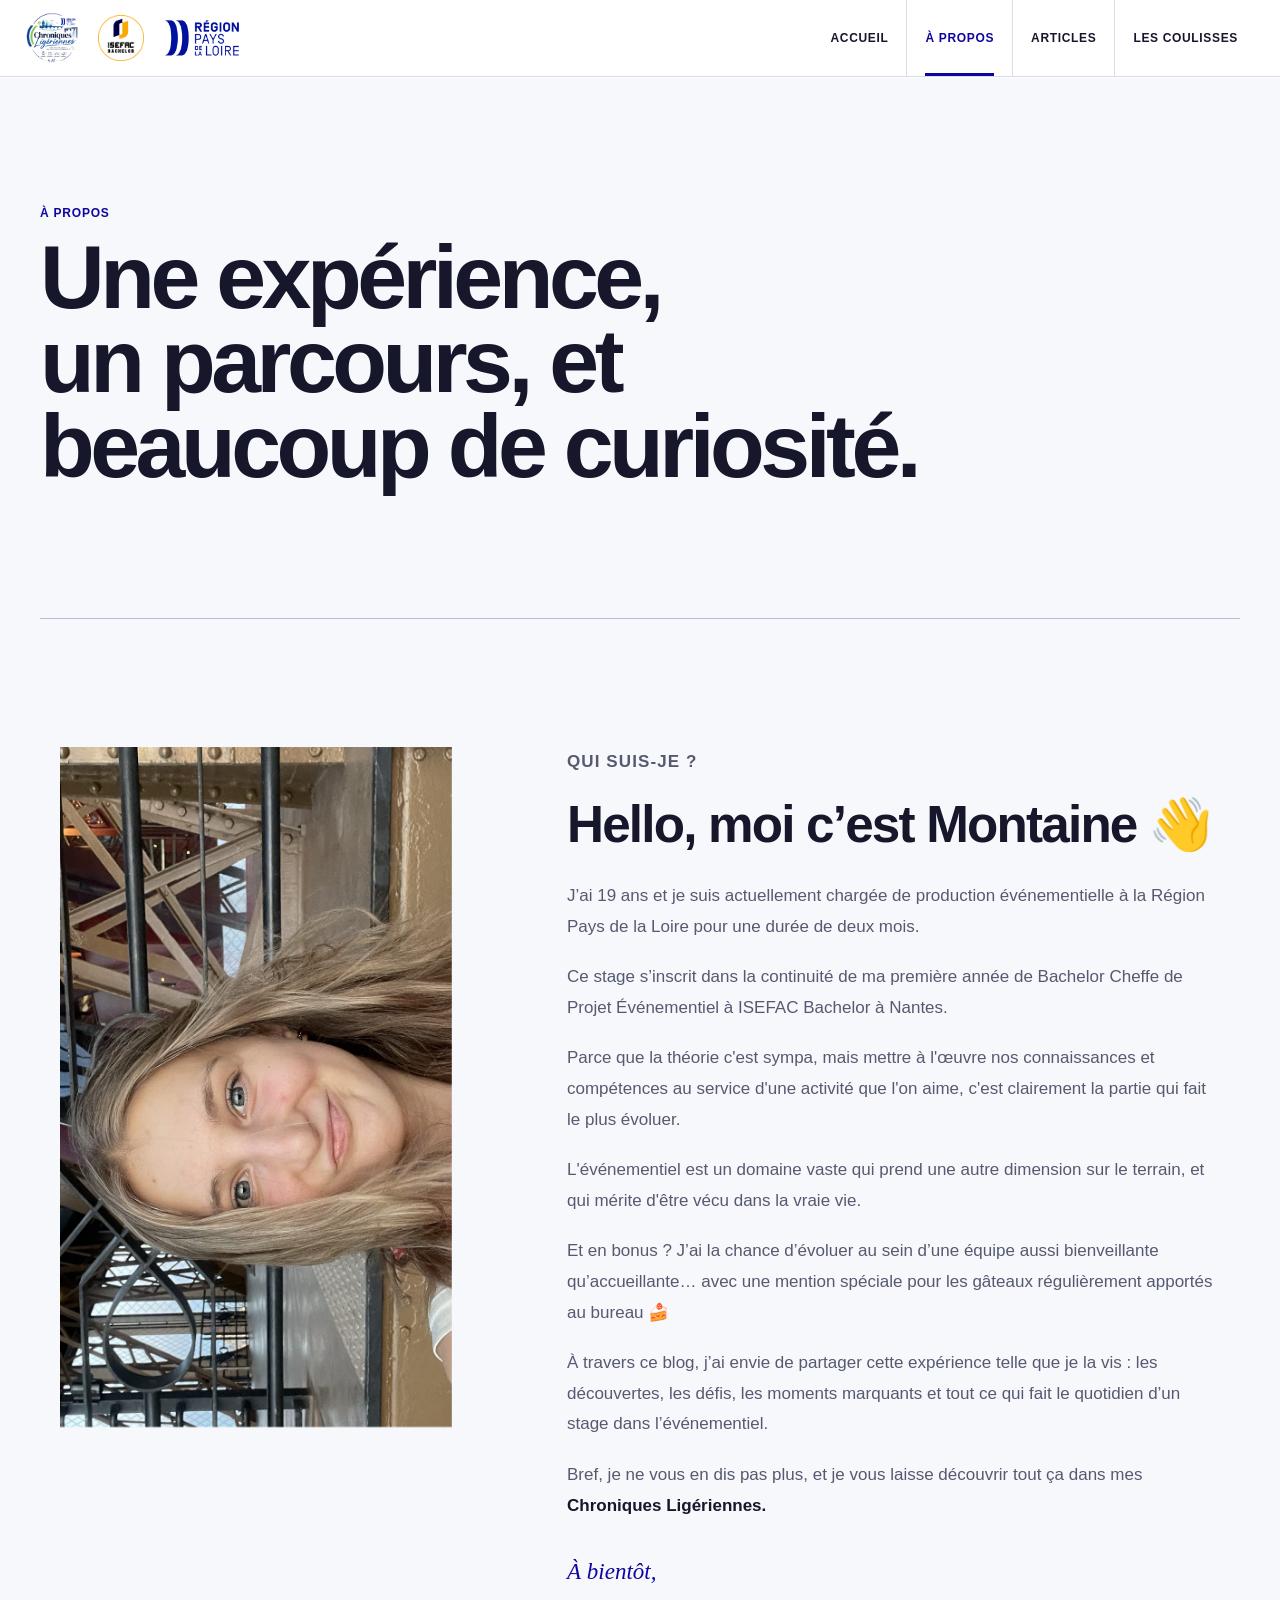
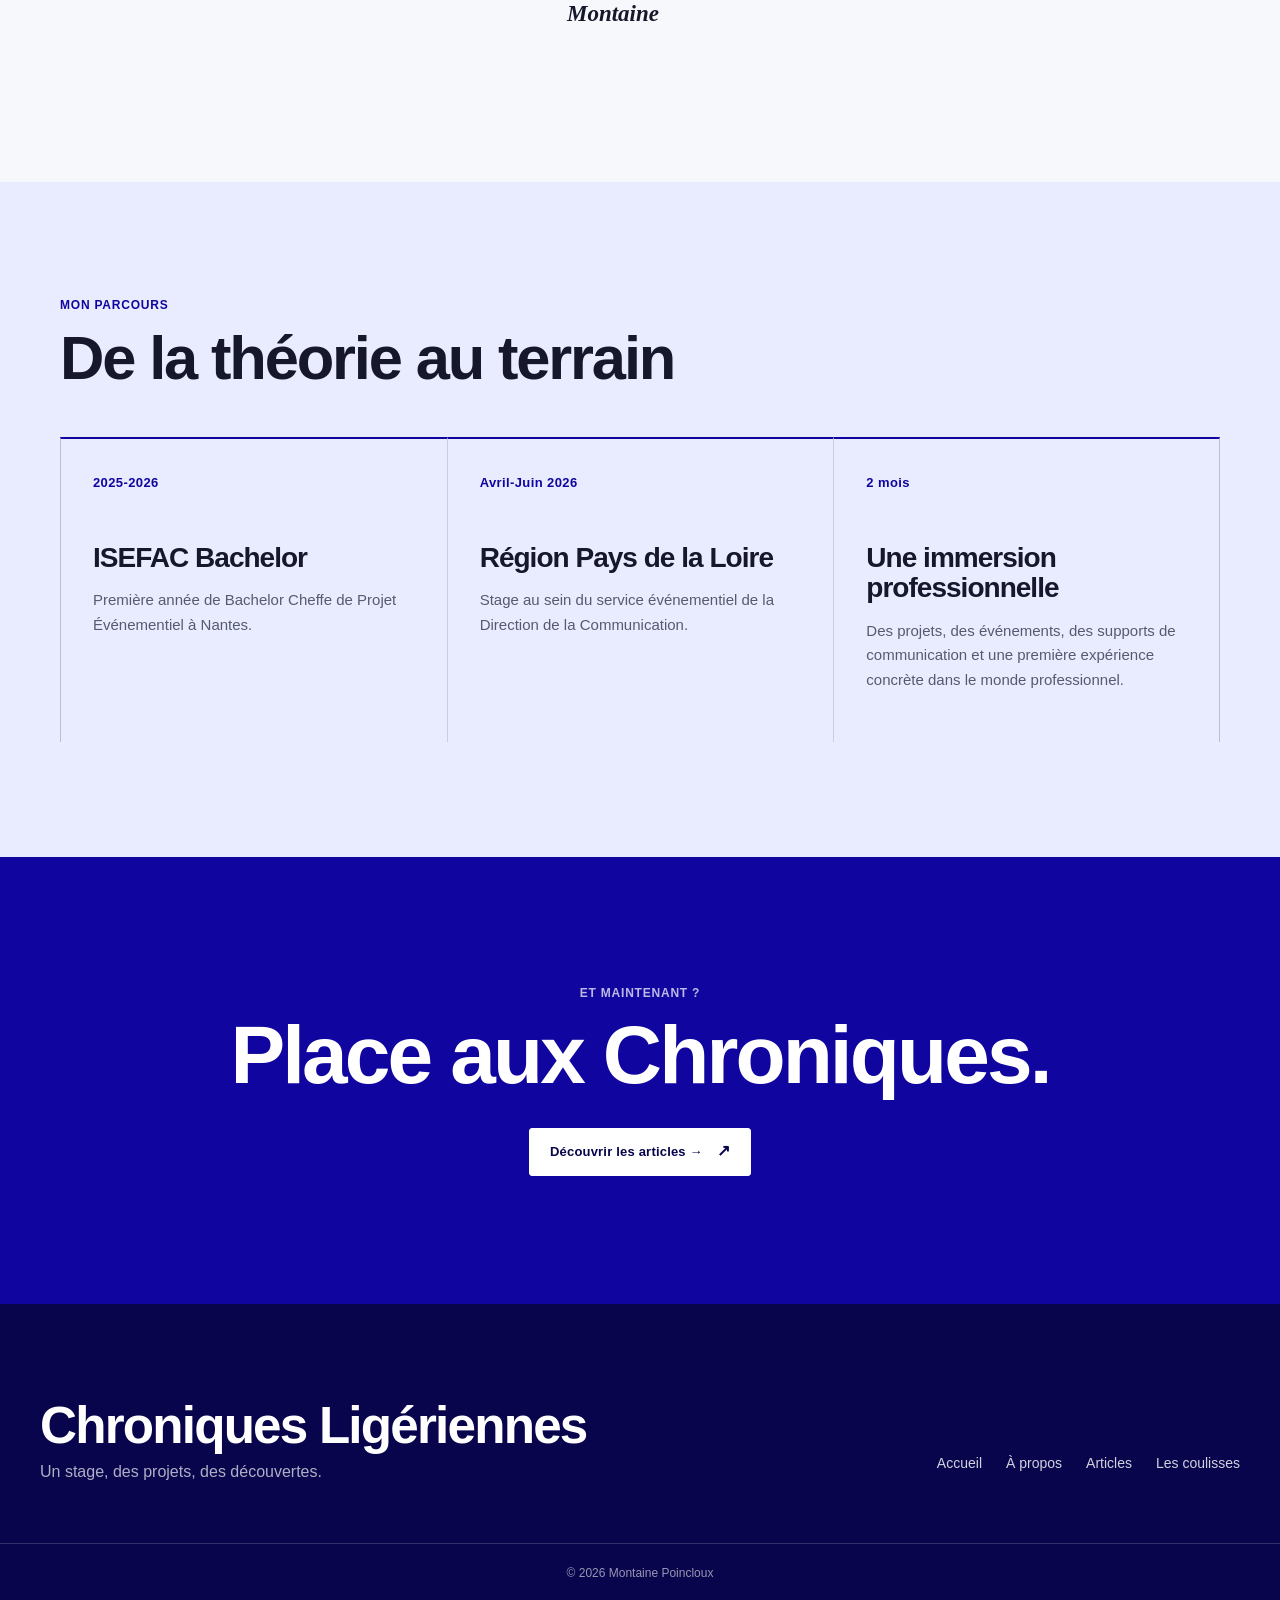
==== commit b9d676bb: "New redesign" ====
--- a/about.html
+++ b/about.html
@@ -12,10 +12,12 @@
     <link rel="icon" href="images/logos/logo-stage.png" type="image/png">
     <link rel="stylesheet" href="css/style.css">
     <link rel="stylesheet" href="css/premium.css">
+    <link rel="stylesheet" href="css/atelier.css">
     <script src="js/site.js" defer></script>
 </head>
 
 <body>
+<a class="skip-link" href="#main-content">Aller au contenu</a>
 
     <header>
     <div class="header-logos">
@@ -27,7 +29,7 @@
 </div>
 
 
-        <nav class="main-nav">
+        <nav class="main-nav" aria-label="Navigation principale">
     <a href="index.html">ACCUEIL</a>
     <a href="about.html">À PROPOS</a>
     <a href="articles.html">ARTICLES</a>
@@ -37,7 +39,7 @@
     </header>
 
 
-    <main>
+    <main id="main-content" tabindex="-1">
 
 
         <!-- INTRODUCTION -->
@@ -64,8 +66,8 @@
 
             <div class="about-photo">
 
-                <img src="images/moi/montaine.png"
-                     alt="Montaine">
+                <img src="images/moi/montaine.jpg"
+                     alt="Montaine Poincloux" width="2000" height="1500" fetchpriority="high" decoding="async">
 
             </div>
 
@@ -164,7 +166,7 @@
 
                 <div class="timeline-item">
 
-                    <span>2025 — 2026</span>
+                    <span>2025-2026</span>
 
                     <h3>
                         ISEFAC Bachelor
@@ -180,7 +182,7 @@
 
                 <div class="timeline-item">
 
-                    <span>Avril — Juin 2026</span>
+                    <span>Avril-Juin 2026</span>
 
                     <h3>
                         Région Pays de la Loire
@@ -256,7 +258,7 @@
             </div>
 
 
-            <nav class="footer-nav">
+            <nav class="footer-nav" aria-label="Navigation de pied de page">
 
                 <a href="index.html">
                     Accueil
--- a/css/style.css
+++ b/css/style.css
@@ -85,7 +85,7 @@
     margin-top: 48px;
     margin-bottom: 32px;
     padding: 25px 0 25px 28px;
-    border-left: 4px solid var(--blue);
+    border: 1px solid var(--blue);
     color: var(--blue);
     font-size: 26px;
     font-weight: 400;
@@ -137,7 +137,7 @@
 
 body {
     margin: 0;
-    font-family: Arial, sans-serif;
+    font-family: var(--body, Arial, sans-serif);
     background-color: var(--background);
     color: var(--text);
     line-height: 1.5;
@@ -1624,7 +1624,7 @@
 
     padding: 18px 0 18px 22px;
 
-    border-left: 4px solid var(--blue);
+    border: 1px solid var(--border);
 
     font-size: 19px !important;
     line-height: 1.45 !important;
--- a/css/premium.css
+++ b/css/premium.css
@@ -470,7 +470,7 @@
     line-height: 1;
 }
 .article-content h2 span { margin-top: 11px; font-family: var(--sans); font-size: 12px; letter-spacing: .16em; }
-.article-highlight { width: 740px !important; padding: 28px 30px; border: 0; border-left: 4px solid var(--blue); background: var(--paper-deep); }
+.article-highlight { width: 740px !important; padding: 28px 30px; border: 1px solid var(--line); background: var(--paper-deep); }
 .article-quote { padding: 42px; border-radius: 20px; background: var(--blue-dark); color: white; }
 .article-quote p { color: white; font-family: var(--display) !important; font-size: clamp(29px, 3vw, 42px) !important; line-height: 1.18 !important; }
 .related-articles { width: var(--page); max-width: 1240px; border-color: var(--border); }
--- a/css/atelier.css
+++ b/css/atelier.css
@@ -0,0 +1,2477 @@
+/* Chroniques Ligeriennes: documentary editorial system */
+
+:root {
+    --brand: #10069f;
+    --brand-hover: #1d14bd;
+    --brand-deep: #08054c;
+    --brand-ink: #111137;
+    --ink: #16172b;
+    --muted: #555a70;
+    --canvas: #f7f8fc;
+    --surface: #ffffff;
+    --mist: #e9ecff;
+    --mist-strong: #d9defd;
+    --line: #d8dced;
+    --line-strong: #b6bcda;
+    --display: "Aptos Display", "Avenir Next", "Segoe UI", Helvetica, Arial, sans-serif;
+    --body: Aptos, "Avenir Next", "Segoe UI", Helvetica, Arial, sans-serif;
+    --reading: Charter, "Iowan Old Style", "Palatino Linotype", Georgia, serif;
+    --page: min(1240px, calc(100% - 80px));
+    --reading-width: 46rem;
+    --radius: 3px;
+    --ease-out: cubic-bezier(.23, 1, .32, 1);
+    --ease-move: cubic-bezier(.77, 0, .175, 1);
+    --z-header: 30;
+    --z-progress: 40;
+}
+
+*,
+*::before,
+*::after {
+    box-sizing: border-box;
+}
+
+html {
+    scroll-behavior: smooth;
+    scroll-padding-top: 100px;
+    background: var(--canvas);
+    -webkit-text-size-adjust: 100%;
+}
+
+body {
+    min-width: 320px;
+    margin: 0;
+    overflow-x: hidden;
+    background: var(--canvas);
+    color: var(--ink);
+    font-family: var(--body);
+    font-size: 16px;
+    line-height: 1.65;
+    -webkit-font-smoothing: antialiased;
+    text-rendering: optimizeLegibility;
+}
+
+main {
+    overflow: clip;
+}
+
+h1,
+h2,
+h3,
+h4,
+.footer-title h2 {
+    margin-top: 0;
+    color: var(--ink);
+    font-family: var(--display);
+    font-weight: 700;
+    letter-spacing: -.035em;
+    text-wrap: balance;
+}
+
+p,
+li,
+blockquote {
+    text-wrap: pretty;
+}
+
+img,
+video {
+    display: block;
+    max-width: 100%;
+}
+
+a {
+    color: inherit;
+    text-underline-offset: .22em;
+    text-decoration-thickness: .08em;
+}
+
+::selection {
+    background: var(--brand);
+    color: #fff;
+}
+
+:focus-visible {
+    outline: 3px solid #4f73ff;
+    outline-offset: 4px;
+}
+
+.skip-link {
+    position: fixed;
+    z-index: 100;
+    top: 12px;
+    left: 12px;
+    padding: 12px 16px;
+    background: var(--surface);
+    color: var(--brand-deep);
+    font-weight: 700;
+    text-decoration: none;
+    transform: translateY(-160%);
+    transition: transform 160ms var(--ease-out);
+}
+
+.skip-link:focus {
+    transform: translateY(0);
+}
+
+/* Masthead */
+
+header {
+    position: sticky;
+    z-index: var(--z-header);
+    top: 0;
+    display: grid;
+    grid-template-columns: auto minmax(0, 1fr);
+    min-height: 76px;
+    border-bottom: 1px solid var(--line);
+    background: var(--surface);
+}
+
+.header-logos {
+    display: flex;
+    width: auto;
+    min-height: 76px;
+    margin: 0;
+    padding: 9px 0 9px max(24px, calc((100vw - 1240px) / 2));
+    align-items: center;
+    gap: 18px;
+}
+
+.header-logos img {
+    width: auto;
+    object-fit: contain;
+}
+
+.header-logos img:nth-child(1) {
+    max-width: 46px;
+    max-height: 46px;
+}
+
+.header-logos img:nth-child(2) {
+    max-width: 104px;
+    max-height: 44px;
+}
+
+.header-logos img:nth-child(3) {
+    order: -1;
+    max-width: 56px;
+    max-height: 56px;
+}
+
+header .main-nav {
+    display: flex;
+    width: auto;
+    min-height: 76px;
+    margin: 0 max(24px, calc((100vw - 1240px) / 2)) 0 auto;
+    padding: 0;
+    align-items: stretch;
+    justify-content: flex-end;
+    border: 0;
+}
+
+header .main-nav a {
+    position: relative;
+    display: inline-flex;
+    min-height: 44px;
+    padding: 0 18px;
+    align-items: center;
+    justify-content: center;
+    border: 0;
+    color: var(--ink);
+    font-size: 12px;
+    font-weight: 700;
+    letter-spacing: .055em;
+    line-height: 1;
+    text-decoration: none;
+    white-space: nowrap;
+    transition: color 180ms ease, background-color 180ms ease;
+}
+
+header .main-nav a::before {
+    position: absolute;
+    right: 18px;
+    bottom: 0;
+    left: 18px;
+    height: 3px;
+    background: var(--brand);
+    content: "";
+    transform: scaleX(0);
+    transform-origin: left;
+    transition: transform 220ms var(--ease-out);
+}
+
+header .main-nav a[aria-current="page"] {
+    color: var(--brand);
+}
+
+header .main-nav a[aria-current="page"]::before {
+    transform: scaleX(1);
+}
+
+/* Shared type and controls */
+
+.section-label,
+.introduction-label,
+.article-category,
+.portfolio-project-header > p,
+.article-number {
+    margin: 0 0 14px;
+    color: var(--brand);
+    font-family: var(--body);
+    font-size: 12px;
+    font-weight: 750;
+    letter-spacing: .065em;
+    line-height: 1.35;
+    text-transform: uppercase;
+}
+
+.section-label::before,
+.introduction-label::before {
+    display: none;
+}
+
+.hero-button,
+.about-button,
+.all-articles-button a,
+.articles-intro-cta,
+.article-back a {
+    display: inline-flex;
+    width: fit-content;
+    min-height: 48px;
+    padding: 0 20px;
+    align-items: center;
+    justify-content: center;
+    border: 1px solid var(--brand);
+    border-radius: var(--radius);
+    background: transparent;
+    color: var(--brand);
+    font-size: 13px;
+    font-weight: 750;
+    letter-spacing: .015em;
+    text-decoration: none;
+    white-space: nowrap;
+    transition: color 180ms ease, background-color 180ms ease, transform 140ms var(--ease-out);
+}
+
+.hero-button:active,
+.about-button:active,
+.all-articles-button a:active,
+.articles-intro-cta:active,
+.article-back a:active,
+.article-card:active,
+.related-article-card:active,
+.portfolio-item.document:active {
+    transform: scale(.98);
+}
+
+/* Home hero */
+
+.hero {
+    position: relative;
+    isolation: isolate;
+    width: 100%;
+    height: calc(100dvh - 76px);
+    min-height: 580px;
+    max-height: 760px;
+    overflow: hidden;
+    background: var(--brand-deep);
+}
+
+.hero-image {
+    width: 100%;
+    height: 100%;
+    object-fit: cover;
+    object-position: center 54%;
+    transform: scale(1.015);
+    animation: hero-focus 950ms var(--ease-out) both;
+}
+
+.hero::after {
+    position: absolute;
+    z-index: 0;
+    inset: 0;
+    background:
+        linear-gradient(90deg, rgba(7, 5, 55, .9) 0%, rgba(7, 5, 55, .62) 43%, rgba(7, 5, 55, .1) 76%),
+        linear-gradient(0deg, rgba(7, 5, 55, .38), transparent 54%);
+    content: "";
+}
+
+.hero-content {
+    position: absolute;
+    z-index: 1;
+    top: 50%;
+    bottom: auto;
+    left: max(40px, calc((100vw - 1240px) / 2));
+    width: min(680px, calc(100% - 80px));
+    max-width: none;
+    color: #fff;
+    text-align: left;
+    transform: translateY(-48%);
+    animation: hero-copy 800ms var(--ease-out) both;
+}
+
+.hero-content::before {
+    display: none;
+}
+
+.hero-content h1 {
+    max-width: 680px;
+    margin: 0 0 24px;
+    color: #fff;
+    font-size: clamp(58px, 6.3vw, 88px);
+    font-weight: 720;
+    letter-spacing: -.045em;
+    line-height: .95;
+}
+
+.hero-content p {
+    max-width: 610px;
+    margin: 0 0 30px;
+    color: rgba(255, 255, 255, .9);
+    font-size: clamp(16px, 1.35vw, 19px);
+    line-height: 1.62;
+}
+
+.hero-button {
+    border-color: #fff;
+    background: #fff;
+    color: var(--brand-deep);
+}
+
+/* Home introduction */
+
+.introduction {
+    position: relative;
+    display: grid;
+    width: var(--page);
+    max-width: 1160px;
+    margin: 0 auto;
+    padding: clamp(90px, 11vw, 150px) 0;
+    grid-template-columns: minmax(0, 1.2fr) minmax(300px, .8fr);
+    gap: clamp(56px, 9vw, 128px);
+    align-items: start;
+}
+
+.introduction::before,
+.introduction-line {
+    display: none;
+}
+
+.introduction-text {
+    max-width: 650px;
+}
+
+.introduction-text h2 {
+    margin: 0 0 28px;
+    font-size: clamp(42px, 4.6vw, 64px);
+    line-height: 1.02;
+}
+
+.introduction-text p {
+    margin: 0 0 20px;
+    color: var(--muted);
+    font-size: 17px;
+    line-height: 1.78;
+}
+
+.introduction-text strong {
+    color: var(--ink);
+}
+
+.introduction-image {
+    position: sticky;
+    top: 112px;
+    width: 100%;
+    max-width: none;
+}
+
+.introduction-image::before {
+    position: absolute;
+    z-index: -1;
+    top: 18px;
+    right: -18px;
+    bottom: -18px;
+    left: 18px;
+    border: 1px solid var(--brand);
+    border-radius: 0;
+    content: "";
+}
+
+.introduction-image img {
+    width: 100%;
+    min-height: 520px;
+    max-height: 640px;
+    border-radius: 0;
+    object-fit: cover;
+    object-position: center 24%;
+    box-shadow: none;
+    filter: none;
+}
+
+/* Article discovery */
+
+.latest-articles {
+    width: var(--page);
+    max-width: 1240px;
+    margin: 0 auto;
+    padding: clamp(80px, 9vw, 125px) 0;
+}
+
+.section-heading {
+    display: block;
+    margin: 0 0 46px;
+}
+
+.section-heading h2 {
+    max-width: 800px;
+    margin: 0;
+    font-size: clamp(42px, 4.5vw, 64px);
+    line-height: 1;
+}
+
+.featured-article {
+    margin: 0 0 58px;
+}
+
+.featured-article a,
+.article-wide a {
+    display: grid;
+    overflow: visible;
+    border: 0;
+    border-top: 1px solid var(--line-strong);
+    border-bottom: 1px solid var(--line-strong);
+    border-radius: 0;
+    background: transparent;
+    box-shadow: none;
+    color: var(--ink);
+    grid-template-columns: 1.35fr .85fr;
+    text-decoration: none;
+}
+
+.featured-article img,
+.article-wide-image img {
+    width: 100%;
+    height: 470px;
+    object-fit: cover;
+    transition: transform 600ms var(--ease-out);
+}
+
+.featured-content,
+.article-wide-content {
+    display: flex;
+    padding: clamp(34px, 5vw, 68px);
+    flex-direction: column;
+    justify-content: center;
+}
+
+.featured-content h3 {
+    margin: 0 0 20px;
+    font-size: clamp(34px, 3.7vw, 52px);
+    line-height: 1.04;
+}
+
+.featured-content p,
+.article-wide-content p {
+    color: var(--muted);
+    font-size: 16px;
+    line-height: 1.7;
+}
+
+.featured-content > span,
+.article-card-content > span,
+.article-wide-content > span,
+.related-article-link {
+    margin-top: 22px;
+    color: var(--brand);
+    font-size: 14px;
+    font-weight: 750;
+}
+
+.article-grid {
+    display: grid;
+    margin: 0 0 58px;
+    gap: clamp(28px, 4vw, 56px);
+    grid-template-columns: 1fr 1fr;
+}
+
+.article-card {
+    display: block;
+    overflow: visible;
+    padding-top: 14px;
+    border: 0;
+    border-top: 1px solid var(--line-strong);
+    border-radius: 0;
+    background: transparent;
+    box-shadow: none;
+    color: var(--ink);
+    text-decoration: none;
+    transition: color 180ms ease, transform 140ms var(--ease-out);
+}
+
+.article-card img {
+    width: 100%;
+    height: 300px;
+    object-fit: cover;
+    transition: transform 600ms var(--ease-out);
+}
+
+.article-card-content {
+    padding: 24px 0 0;
+}
+
+.article-card-content h3 {
+    margin: 0;
+    font-size: clamp(26px, 2.5vw, 34px);
+    line-height: 1.1;
+}
+
+.article-wide {
+    margin: 0 0 48px;
+}
+
+.article-wide a {
+    grid-template-columns: .82fr 1.18fr;
+}
+
+.article-wide-image {
+    overflow: hidden;
+}
+
+.article-wide-image img {
+    height: 350px;
+}
+
+.article-wide-content h3 {
+    margin: 0 0 16px;
+    font-size: clamp(30px, 3vw, 42px);
+    line-height: 1.06;
+}
+
+.all-articles-button {
+    text-align: left;
+}
+
+/* Authentic numbers */
+
+.numbers {
+    width: 100%;
+    max-width: none;
+    margin: 0;
+    padding: clamp(78px, 9vw, 120px) max(40px, calc((100vw - 1240px) / 2));
+    border-radius: 0;
+    background: var(--brand-deep);
+    box-shadow: none;
+    color: #fff;
+}
+
+.numbers .section-label,
+.numbers h2,
+.number-item strong {
+    color: #fff;
+}
+
+.numbers .section-label {
+    color: rgba(255, 255, 255, .72);
+}
+
+.numbers-grid {
+    display: grid;
+    margin-top: 48px;
+    gap: 0;
+    grid-template-columns: repeat(5, minmax(0, 1fr));
+}
+
+.number-item {
+    min-height: 170px;
+    padding: 24px;
+    border: 0;
+    border-left: 1px solid rgba(255, 255, 255, .25);
+    text-align: left;
+    transition: background-color 180ms ease;
+}
+
+.number-item:last-child {
+    border-right: 1px solid rgba(255, 255, 255, .25);
+}
+
+.number-item strong {
+    display: block;
+    margin: 0 0 24px;
+    font-family: var(--display);
+    font-size: clamp(44px, 5vw, 68px);
+    font-weight: 700;
+    letter-spacing: -.05em;
+    line-height: 1;
+}
+
+.number-item span {
+    display: block;
+    max-width: 15ch;
+    color: rgba(255, 255, 255, .76);
+    font-size: 14px;
+    line-height: 1.5;
+}
+
+/* Page introductions */
+
+.portfolio-intro,
+.about-intro,
+.articles-intro {
+    width: var(--page);
+    max-width: 1240px;
+    margin: 0 auto;
+    padding: clamp(82px, 10vw, 138px) 0 clamp(70px, 8vw, 112px);
+    border: 0;
+    border-bottom: 1px solid var(--line-strong);
+}
+
+.portfolio-intro h1,
+.about-intro h1,
+.articles-intro h1 {
+    max-width: 980px;
+    margin: 0 0 28px;
+    font-size: clamp(54px, 7vw, 92px);
+    font-weight: 720;
+    letter-spacing: -.05em;
+    line-height: .94;
+}
+
+.portfolio-intro > p:last-child,
+.articles-intro-lead {
+    max-width: 680px;
+    margin: 0;
+    color: var(--muted);
+    font-size: 18px;
+    line-height: 1.72;
+}
+
+/* About */
+
+.about-presentation {
+    display: grid;
+    width: var(--page);
+    max-width: 1160px;
+    margin: 0 auto;
+    padding: clamp(82px, 10vw, 130px) 0;
+    grid-template-columns: minmax(300px, .75fr) minmax(0, 1.25fr);
+    gap: clamp(56px, 9vw, 120px);
+    align-items: start;
+}
+
+.about-photo {
+    position: sticky;
+    top: 110px;
+}
+
+.about-photo img {
+    width: 100%;
+    min-height: 560px;
+    max-height: 680px;
+    border-radius: 0;
+    object-fit: cover;
+    object-position: center 28%;
+    box-shadow: none;
+}
+
+.about-text {
+    max-width: 680px;
+}
+
+.about-text h2 {
+    margin: 0 0 30px;
+    font-size: clamp(38px, 4vw, 56px);
+    line-height: 1.04;
+}
+
+.about-text p {
+    margin: 0 0 20px;
+    color: var(--muted);
+    font-size: 17px;
+    line-height: 1.8;
+}
+
+.about-text strong {
+    color: var(--ink);
+}
+
+.about-signature {
+    margin-top: 30px !important;
+    color: var(--brand) !important;
+    font-family: var(--reading) !important;
+    font-size: 23px !important;
+    font-style: italic;
+}
+
+.about-timeline {
+    padding: clamp(78px, 9vw, 118px) 0;
+    background: var(--mist);
+}
+
+.about-section-title,
+.timeline {
+    width: var(--page);
+    max-width: 1160px;
+    margin-right: auto;
+    margin-left: auto;
+    padding-right: 0;
+    padding-left: 0;
+}
+
+.about-section-title {
+    margin-bottom: 48px;
+}
+
+.about-section-title h2 {
+    max-width: 800px;
+    margin: 0;
+    font-size: clamp(42px, 4.8vw, 64px);
+    line-height: 1;
+}
+
+.timeline {
+    display: grid;
+    gap: 0;
+    grid-template-columns: repeat(3, 1fr);
+}
+
+.timeline-item {
+    min-height: 260px;
+    padding: 30px 32px 34px;
+    border: 0;
+    border-top: 2px solid var(--brand);
+    border-left: 1px solid var(--line-strong);
+}
+
+.timeline-item:last-child {
+    border-right: 1px solid var(--line-strong);
+}
+
+.timeline-item span {
+    color: var(--brand);
+    font-size: 13px;
+    font-weight: 750;
+    letter-spacing: .03em;
+}
+
+.timeline-item h3 {
+    margin: 48px 0 14px;
+    font-size: 28px;
+    line-height: 1.08;
+}
+
+.timeline-item p {
+    color: var(--muted);
+    font-size: 15px;
+    line-height: 1.65;
+}
+
+.about-conclusion {
+    margin: 0;
+    padding: clamp(88px, 10vw, 132px) 24px;
+    background: var(--brand);
+    color: #fff;
+    text-align: center;
+}
+
+.about-conclusion .section-label {
+    color: rgba(255, 255, 255, .72);
+}
+
+.about-conclusion h2 {
+    max-width: 880px;
+    margin: 0 auto 32px;
+    color: #fff;
+    font-size: clamp(46px, 6.5vw, 82px);
+    line-height: .98;
+}
+
+.about-conclusion .about-button {
+    border-color: #fff;
+    background: #fff;
+    color: var(--brand-deep);
+}
+
+/* Portfolio */
+
+.portfolio-section {
+    width: var(--page);
+    max-width: 1240px;
+    margin: 0 auto;
+    padding: clamp(82px, 9vw, 118px) 0;
+}
+
+.portfolio-section + .portfolio-section {
+    border-top: 1px solid var(--line-strong);
+}
+
+.portfolio-section-title {
+    display: block;
+    max-width: 760px;
+    margin: 0 0 62px;
+}
+
+.portfolio-section-title h2 {
+    margin: 0 0 20px;
+    font-size: clamp(44px, 5.2vw, 70px);
+    line-height: .98;
+}
+
+.portfolio-section-title > p:last-child {
+    max-width: 620px;
+    margin: 0;
+    color: var(--muted);
+    font-size: 17px;
+    line-height: 1.7;
+}
+
+.portfolio-project {
+    margin: 0 0 clamp(84px, 10vw, 130px);
+}
+
+.portfolio-project:last-child {
+    margin-bottom: 0;
+}
+
+.portfolio-project-header {
+    display: grid;
+    margin: 0 0 18px;
+    padding: 0 0 20px;
+    border: 0;
+    border-bottom: 1px solid var(--ink);
+    grid-template-columns: 170px 1fr;
+    gap: 28px;
+    align-items: baseline;
+}
+
+.portfolio-project-header > p {
+    margin: 0;
+}
+
+.portfolio-project-header h3 {
+    margin: 0;
+    font-size: clamp(30px, 3.2vw, 44px);
+    line-height: 1.06;
+}
+
+.portfolio-gallery {
+    display: grid;
+    gap: 18px;
+    grid-template-columns: 1.45fr 1fr;
+}
+
+.portfolio-item,
+.field-photo,
+.personal-photo {
+    overflow: hidden;
+    border-radius: 0;
+    background: transparent;
+    box-shadow: none;
+}
+
+.portfolio-item.document {
+    display: block;
+    color: var(--ink);
+    text-decoration: none;
+    transition: color 180ms ease, transform 140ms var(--ease-out);
+}
+
+.portfolio-item.large {
+    grid-row: span 2;
+}
+
+.portfolio-item img {
+    width: 100%;
+    height: 280px;
+    object-fit: cover;
+    transition: transform 600ms var(--ease-out);
+}
+
+.portfolio-item.large img,
+.portfolio-item.large .document-preview {
+    height: 578px;
+}
+
+.portfolio-caption {
+    padding: 18px 0 10px;
+}
+
+.portfolio-caption h4 {
+    margin: 0 0 7px;
+    font-size: 21px;
+    line-height: 1.15;
+}
+
+.portfolio-caption p,
+.personal-photo p {
+    margin: 0;
+    color: var(--muted);
+    font-size: 14px;
+    line-height: 1.6;
+}
+
+.document-preview {
+    position: relative;
+    display: grid;
+    height: 280px;
+    overflow: hidden;
+    place-items: center;
+    background: var(--brand);
+    transition: background-color 180ms ease;
+}
+
+.document-preview::before {
+    width: 70px;
+    height: 92px;
+    border: 1px solid rgba(255, 255, 255, .58);
+    background:
+        linear-gradient(rgba(255, 255, 255, .7), rgba(255, 255, 255, .7)) 16px 24px / 38px 1px no-repeat,
+        linear-gradient(rgba(255, 255, 255, .5), rgba(255, 255, 255, .5)) 16px 37px / 28px 1px no-repeat,
+        linear-gradient(rgba(255, 255, 255, .5), rgba(255, 255, 255, .5)) 16px 50px / 34px 1px no-repeat;
+    content: "";
+}
+
+.document-preview span {
+    position: absolute;
+    right: 18px;
+    bottom: 16px;
+    padding: 0;
+    border: 0;
+    color: rgba(255, 255, 255, .75);
+    font-size: 11px;
+    font-weight: 750;
+    letter-spacing: .08em;
+}
+
+.portfolio-small-grid {
+    display: grid;
+    gap: 28px;
+    grid-template-columns: repeat(3, 1fr);
+}
+
+.field-section {
+    max-width: 1240px;
+}
+
+.field-gallery {
+    display: grid;
+    gap: 14px;
+    grid-auto-rows: 260px;
+    grid-template-columns: 1.5fr 1fr 1fr;
+}
+
+.field-photo.large {
+    grid-row: span 2;
+}
+
+.field-photo img,
+.personal-photo img {
+    width: 100%;
+    height: 100%;
+    object-fit: cover;
+    transition: transform 600ms var(--ease-out);
+}
+
+.personal-gallery {
+    display: grid;
+    gap: clamp(26px, 5vw, 70px);
+    grid-template-columns: 1.12fr .88fr;
+    align-items: start;
+}
+
+.personal-photo:nth-child(2) {
+    margin-top: 90px;
+}
+
+.personal-photo img {
+    height: 470px;
+}
+
+.personal-photo p {
+    padding: 16px 0 0;
+}
+
+/* Articles index */
+
+.articles-intro {
+    display: grid;
+    grid-template-columns: minmax(0, 1fr) 230px;
+    gap: clamp(48px, 8vw, 110px);
+    align-items: end;
+}
+
+.articles-intro-content {
+    max-width: 840px;
+}
+
+.articles-intro-cta {
+    margin-top: 28px;
+    padding: 0;
+    border: 0;
+    border-bottom: 1px solid currentColor;
+    min-height: 38px;
+}
+
+.articles-intro-progress {
+    position: relative;
+    padding: 0 0 8px 26px;
+    border: 0;
+    border-radius: 0;
+    background: transparent;
+    box-shadow: none;
+}
+
+.articles-intro-progress::before {
+    position: absolute;
+    top: 0;
+    bottom: 0;
+    left: 0;
+    width: 1px;
+    background: var(--line-strong);
+    content: "";
+}
+
+.articles-intro-count {
+    display: flex;
+    align-items: baseline;
+}
+
+.articles-intro-count strong {
+    color: var(--brand);
+    font-family: var(--display);
+    font-size: 62px;
+    font-weight: 720;
+    letter-spacing: -.055em;
+    line-height: 1;
+}
+
+.articles-intro-count span {
+    margin-left: 5px;
+    color: var(--muted);
+    font-size: 14px;
+}
+
+.articles-intro-progress > p {
+    margin: 10px 0 18px;
+    color: var(--muted);
+    font-size: 12px;
+    font-weight: 700;
+    letter-spacing: .035em;
+    text-transform: uppercase;
+}
+
+.articles-intro-markers {
+    display: grid;
+    gap: 5px;
+    grid-template-columns: repeat(7, 1fr);
+}
+
+.articles-intro-markers i {
+    height: 3px;
+    border-radius: 0;
+    background: var(--line-strong);
+}
+
+.articles-intro-markers i:nth-child(-n + 6) {
+    background: var(--brand);
+}
+
+.articles-others {
+    width: var(--page);
+    max-width: 1240px;
+    margin: 0 auto clamp(82px, 10vw, 125px);
+}
+
+.articles-coming {
+    padding: 48px 0;
+    border: 0;
+    border-top: 1px solid var(--line-strong);
+    border-bottom: 1px solid var(--line-strong);
+    border-radius: 0;
+    background: transparent;
+    text-align: left;
+}
+
+.coming-line {
+    display: none;
+}
+
+.coming-items {
+    margin: 12px 0;
+}
+
+.coming-items span {
+    color: var(--ink);
+    font-family: var(--display);
+    font-size: clamp(30px, 4vw, 48px);
+    font-weight: 700;
+    letter-spacing: -.035em;
+}
+
+.articles-coming > p:last-child {
+    max-width: 46rem;
+    margin: 0;
+    color: var(--muted);
+    opacity: 1;
+}
+
+/* Long-form articles */
+
+.article-hero {
+    display: grid;
+    width: var(--page);
+    max-width: 1240px;
+    min-height: 520px;
+    margin: clamp(44px, 6vw, 84px) auto clamp(68px, 8vw, 108px);
+    padding: 0;
+    overflow: hidden;
+    border: 0;
+    border-radius: 0;
+    background: transparent;
+    box-shadow: none;
+    grid-template-columns: minmax(0, 1.05fr) minmax(360px, .95fr);
+}
+
+.article-hero-text {
+    display: flex;
+    width: auto;
+    max-width: none;
+    margin: 0;
+    padding: clamp(42px, 6vw, 76px);
+    flex-direction: column;
+    justify-content: center;
+    background: var(--mist);
+}
+
+.article-hero h1 {
+    max-width: 760px;
+    margin: 0 0 28px;
+    color: var(--ink);
+    font-size: clamp(46px, 5.4vw, 72px);
+    font-weight: 720;
+    letter-spacing: -.045em;
+    line-height: .96;
+}
+
+.article-meta,
+.article-hero .article-meta {
+    display: flex;
+    margin: 0;
+    color: var(--muted);
+    font-size: 14px;
+    line-height: 1.5;
+    flex-wrap: wrap;
+    gap: 8px 20px;
+    align-items: center;
+}
+
+.article-meta strong {
+    color: var(--ink);
+}
+
+.article-meta-item {
+    display: inline-flex;
+    align-items: center;
+    gap: 7px;
+}
+
+.meta-icon {
+    width: 16px;
+    height: 16px;
+    color: var(--brand);
+}
+
+.article-title-line {
+    width: 64px;
+    height: 3px;
+    margin-top: 28px;
+    background: var(--brand);
+    transform: none;
+}
+
+.article-hero-media,
+.article-video {
+    width: 100%;
+    min-width: 0;
+    min-height: 520px;
+    margin: 0;
+    overflow: hidden;
+    border-radius: 0;
+    background: var(--brand-deep);
+    box-shadow: none;
+}
+
+.article-hero-media img,
+.article-video video,
+.article-hero .article-video video {
+    width: 100%;
+    height: 100%;
+    min-height: 520px;
+    border-radius: 0;
+    object-fit: cover;
+}
+
+.article-video video,
+.article-hero .article-video video {
+    background: var(--brand-deep);
+}
+
+.article-content,
+.article-team-content {
+    width: var(--page);
+    max-width: 1100px;
+    margin: 0 auto;
+    padding: 0;
+}
+
+.article-content > p,
+.article-content > blockquote,
+.article-content .article-opening,
+.article-content .article-section,
+.article-content > h2,
+.article-content .section-handmade,
+.article-content .article-highlight,
+.article-content .seanergy-timeline,
+.article-content .article-quote,
+.authority-spectrum,
+.authority-quote,
+.article-team-content .team-intro,
+.article-team-content .team-dialogue,
+.article-team-content .team-highlight,
+.article-team-content .movement-card,
+.article-team-content .team-conclusion,
+.article-team-content > p {
+    width: min(var(--reading-width), 100%);
+    max-width: none;
+    margin-right: auto;
+    margin-left: auto;
+}
+
+.article-content > p,
+.article-content .article-opening p,
+.article-content .article-section p,
+.article-team-content > p,
+.article-team-content .team-dialogue p {
+    color: #303248;
+    font-family: var(--reading);
+    font-size: 19px;
+    line-height: 1.88;
+    text-align: left;
+}
+
+.article-content > p {
+    margin-top: 0;
+    margin-bottom: 27px;
+}
+
+.article-opening {
+    margin-bottom: 56px;
+    padding: 0;
+    border: 0;
+}
+
+.article-opening p:first-child {
+    color: var(--ink);
+    font-size: 22px;
+    line-height: 1.72;
+}
+
+.article-content h2,
+.article-content .section-handmade {
+    margin-top: 78px;
+    margin-bottom: 28px;
+    color: var(--ink);
+    font-family: var(--display);
+    font-size: clamp(34px, 3.7vw, 48px);
+    font-weight: 700;
+    letter-spacing: -.035em;
+    line-height: 1.06;
+    text-transform: none;
+}
+
+.article-content h2::after {
+    display: none;
+}
+
+.article-content h2 span {
+    display: block;
+    margin-top: 10px;
+    color: var(--brand);
+    font-family: var(--body);
+    font-size: 14px;
+    font-weight: 650;
+    letter-spacing: .015em;
+    line-height: 1.4;
+    text-transform: none;
+}
+
+.article-content strong {
+    color: var(--ink);
+}
+
+.article-content a {
+    color: var(--brand);
+    font-weight: 650;
+}
+
+.article-fact,
+.team-fact {
+    padding: 0;
+    border: 0;
+    background: linear-gradient(transparent 70%, var(--mist-strong) 70%);
+    color: var(--ink);
+    font-weight: 700;
+}
+
+.article-highlight,
+.team-highlight {
+    margin-top: 44px;
+    margin-bottom: 44px;
+    padding: 26px 28px;
+    border: 1px solid var(--line-strong);
+    border-left: 1px solid var(--line-strong);
+    background: var(--mist);
+    color: var(--ink);
+    font-family: var(--reading);
+    font-size: 21px;
+    line-height: 1.65;
+}
+
+.article-quote,
+.authority-quote {
+    margin-top: 64px;
+    margin-bottom: 64px;
+    padding: clamp(34px, 5vw, 52px);
+    border: 0;
+    border-top: 2px solid var(--brand);
+    border-bottom: 1px solid var(--line-strong);
+    border-radius: 0;
+    background: transparent;
+    color: var(--ink);
+}
+
+.article-quote p,
+.authority-quote {
+    color: var(--ink);
+    font-family: var(--reading) !important;
+    font-size: clamp(26px, 3vw, 36px) !important;
+    font-weight: 500;
+    letter-spacing: -.025em;
+    line-height: 1.28 !important;
+}
+
+.authority-spectrum {
+    margin-top: 52px;
+    margin-bottom: 58px;
+    padding: 24px 0;
+    border-top: 1px solid var(--line-strong);
+    border-bottom: 1px solid var(--line-strong);
+}
+
+.authority-spectrum-labels {
+    color: var(--brand);
+    font-size: 12px;
+    letter-spacing: .04em;
+}
+
+.authority-spectrum-line {
+    background: linear-gradient(to right, var(--line-strong), var(--brand));
+}
+
+.authority-spectrum-line i {
+    border-color: var(--canvas);
+    background: var(--brand);
+}
+
+.authority-spectrum p {
+    color: var(--muted);
+    font-size: 15px;
+}
+
+.seanergy-timeline {
+    margin-top: 54px;
+    margin-bottom: 64px;
+    padding: 30px 0 8px;
+    border-top: 1px solid var(--line-strong);
+    border-bottom: 1px solid var(--line-strong);
+}
+
+.timeline-label {
+    color: var(--brand);
+    font-size: 12px;
+    font-weight: 750;
+    letter-spacing: .055em;
+}
+
+.seanergy-timeline-line {
+    display: grid;
+    padding: 22px 0 28px;
+    gap: 28px;
+    grid-template-columns: repeat(3, 1fr);
+}
+
+.seanergy-timeline-line::before,
+.timeline-dot {
+    display: none;
+}
+
+.seanergy-timeline-item {
+    padding-left: 0;
+}
+
+.seanergy-timeline-item h3,
+.seanergy-timeline-item .timeline-title {
+    margin: 0 0 12px;
+    color: var(--ink);
+    font-family: var(--display);
+    font-size: 21px;
+    font-weight: 750;
+    line-height: 1.15;
+}
+
+.seanergy-timeline-item p {
+    color: var(--muted);
+    font-size: 15px;
+    line-height: 1.65;
+}
+
+/* Team article */
+
+.team-intro {
+    display: grid;
+    margin-bottom: 58px;
+    grid-template-columns: minmax(0, 1fr) 220px;
+    gap: 28px;
+    align-items: center;
+}
+
+.team-intro .article-opening {
+    width: auto;
+    margin: 0;
+}
+
+.team-hero-note {
+    position: static;
+    display: block;
+    width: auto;
+    padding: 24px;
+    border: 1px solid var(--line-strong);
+    background: var(--surface);
+    opacity: 1;
+    transform: none;
+}
+
+.team-note-symbol {
+    display: block;
+    margin-bottom: 10px;
+    font-size: 28px;
+}
+
+.team-hero-note p {
+    margin: 0;
+    color: var(--ink);
+    font-family: var(--reading);
+    font-size: 18px;
+    line-height: 1.45;
+}
+
+.team-note-line {
+    display: none;
+}
+
+.team-dialogue {
+    margin-top: 32px;
+    margin-bottom: 32px;
+    padding: 0 0 0 24px;
+    border-left: 1px solid var(--brand);
+}
+
+.movement-card {
+    margin-top: 54px;
+    margin-bottom: 58px;
+    padding: 34px;
+    border: 1px solid var(--line-strong);
+    border-radius: 0;
+    background: var(--mist);
+    box-shadow: none;
+    opacity: 1;
+    transform: none;
+}
+
+.movement-label,
+.team-conclusion-label {
+    color: var(--brand);
+    font-size: 12px;
+    font-weight: 750;
+    letter-spacing: .055em;
+}
+
+.movement-grid {
+    display: grid;
+    gap: 22px;
+    grid-template-columns: repeat(3, 1fr);
+}
+
+.movement-item strong {
+    color: var(--ink);
+    font-size: 27px;
+}
+
+.movement-item span,
+.movement-conclusion {
+    color: var(--muted);
+}
+
+.team-conclusion {
+    margin-top: 64px;
+    margin-bottom: 72px;
+    padding: 36px 0;
+    border-top: 3px solid var(--brand);
+    border-bottom: 1px solid var(--line-strong);
+    background: transparent;
+    opacity: 1;
+    transform: none;
+}
+
+.team-conclusion-line {
+    background: var(--line-strong);
+}
+
+.team-conclusion-line i {
+    background: var(--brand);
+}
+
+/* DCOM map */
+
+.dcom-map {
+    width: 100%;
+    max-width: 100%;
+    margin: 68px auto;
+    padding: clamp(34px, 5vw, 58px);
+    border: 1px solid var(--line-strong);
+    border-radius: 0;
+    background: var(--mist);
+}
+
+.dcom-map::before,
+.dcom-grid::before,
+.dcom-card::before,
+.dcom-line {
+    display: none;
+}
+
+.dcom-intro {
+    max-width: 700px;
+    margin: 0 0 40px;
+}
+
+.dcom-intro > span {
+    color: var(--brand);
+    font-size: 12px;
+    font-weight: 750;
+    letter-spacing: .055em;
+}
+
+.dcom-intro h2 {
+    width: auto;
+    margin: 12px 0 16px;
+    font-size: clamp(34px, 4vw, 50px);
+}
+
+.dcom-intro p {
+    color: var(--muted);
+    font-size: 16px;
+    line-height: 1.7;
+}
+
+.dcom-organisation {
+    display: block;
+}
+
+.dcom-center {
+    display: flex;
+    width: 100%;
+    max-width: none;
+    margin: 0 0 16px;
+    padding: 22px;
+    border: 0;
+    border-bottom: 1px solid var(--brand);
+    border-radius: 0;
+    background: var(--brand);
+    color: #fff;
+    align-items: baseline;
+    justify-content: space-between;
+}
+
+.dcom-center span,
+.dcom-center strong,
+.dcom-center small {
+    color: #fff;
+}
+
+.dcom-grid {
+    display: grid;
+    padding-top: 0;
+    gap: 1px;
+    background: var(--line-strong);
+    grid-template-columns: repeat(3, 1fr);
+}
+
+.dcom-card {
+    min-height: 190px;
+    padding: 26px;
+    border: 0;
+    border-radius: 0;
+    background: var(--surface);
+    box-shadow: none;
+    transform: none;
+}
+
+.dcom-card > span {
+    display: none;
+}
+
+.dcom-card strong {
+    display: block;
+    margin: 0 0 12px;
+    color: var(--ink);
+    font-size: 19px;
+}
+
+.dcom-card p,
+.dcom-note {
+    color: var(--muted);
+    font-size: 14px;
+    line-height: 1.6;
+}
+
+.dcom-note {
+    margin-top: 26px;
+    padding: 0;
+    border: 0;
+}
+
+/* Related reading */
+
+.related-articles {
+    width: var(--page);
+    max-width: 1240px;
+    margin: clamp(90px, 11vw, 145px) auto 0;
+    padding: clamp(70px, 8vw, 105px) 0;
+    border-top: 1px solid var(--line-strong);
+}
+
+.related-articles-heading {
+    margin-bottom: 44px;
+}
+
+.related-articles-heading h2 {
+    margin: 0;
+    font-size: clamp(40px, 4.7vw, 62px);
+    line-height: 1;
+}
+
+.related-articles-grid {
+    display: grid;
+    gap: clamp(24px, 3vw, 40px);
+    grid-template-columns: repeat(3, 1fr);
+}
+
+.related-article-card {
+    display: block;
+    padding-top: 12px;
+    overflow: visible;
+    border: 0;
+    border-top: 1px solid var(--line-strong);
+    border-radius: 0;
+    background: transparent;
+    box-shadow: none;
+    color: var(--ink);
+    text-decoration: none;
+    transition: color 180ms ease, transform 140ms var(--ease-out);
+}
+
+.related-article-image {
+    height: 220px;
+    overflow: hidden;
+}
+
+.related-article-image img {
+    width: 100%;
+    height: 100%;
+    object-fit: cover;
+    transition: transform 600ms var(--ease-out);
+}
+
+.related-article-content {
+    padding: 22px 0 0;
+}
+
+.related-article-content h3 {
+    margin: 0 0 12px;
+    font-size: 25px;
+    line-height: 1.1;
+}
+
+.related-article-meta {
+    display: flex;
+    margin-top: 16px;
+    color: var(--muted);
+    font-size: 13px;
+    flex-wrap: wrap;
+    gap: 6px 16px;
+}
+
+.related-article-meta span + span::before {
+    display: none;
+}
+
+.article-back {
+    width: var(--page);
+    max-width: 1240px;
+    margin: 20px auto clamp(78px, 9vw, 118px);
+}
+
+/* Footer */
+
+footer {
+    margin: 0;
+    background: var(--brand-deep);
+    color: #fff;
+}
+
+.footer-content {
+    display: grid;
+    width: var(--page);
+    max-width: 1240px;
+    margin: 0 auto;
+    padding: clamp(66px, 8vw, 96px) 0 58px;
+    grid-template-columns: minmax(0, 1fr) auto;
+    gap: 48px;
+    align-items: end;
+}
+
+.footer-title::before {
+    display: none;
+}
+
+.footer-title h2 {
+    margin: 0 0 8px;
+    color: #fff;
+    font-size: clamp(34px, 4vw, 52px);
+    line-height: 1;
+}
+
+.footer-title p {
+    margin: 0;
+    color: rgba(255, 255, 255, .68);
+}
+
+.footer-nav,
+footer .main-nav {
+    display: flex;
+    width: auto;
+    min-height: 0;
+    margin: 0;
+    padding: 0;
+    border: 0;
+    flex-wrap: wrap;
+    gap: 8px 24px;
+    justify-content: flex-end;
+}
+
+.footer-nav a,
+footer .main-nav a {
+    display: inline-flex;
+    min-height: 44px;
+    padding: 0;
+    align-items: center;
+    border: 0;
+    color: rgba(255, 255, 255, .82);
+    font-size: 14px;
+    letter-spacing: 0;
+    text-decoration: none;
+    transition: color 180ms ease;
+}
+
+.footer-nav a::before,
+footer .main-nav a::before {
+    display: none;
+}
+
+.footer-bottom {
+    padding: 20px;
+    border-top: 1px solid rgba(255, 255, 255, .17);
+    text-align: center;
+}
+
+.footer-bottom p {
+    margin: 0;
+    color: rgba(255, 255, 255, .58);
+    font-size: 12px;
+}
+
+/* Reading progress is driven by CSS, without a scroll listener */
+
+.reading-progress {
+    position: fixed;
+    z-index: var(--z-progress);
+    top: 0;
+    left: 0;
+    width: 100%;
+    height: 3px;
+    background: #4f73ff;
+    pointer-events: none;
+    transform: scaleX(0);
+    transform-origin: left;
+}
+
+.js .reveal-ready,
+.js .reveal-on-scroll,
+.js .reveal-on-scroll.is-visible {
+    opacity: 1;
+    transform: none;
+}
+
+@supports (animation-timeline: scroll()) {
+    .reading-progress {
+        animation: reading-progress linear both;
+        animation-timeline: scroll(root block);
+    }
+}
+
+/* Hover feedback is pointer-specific */
+
+@media (hover: hover) and (pointer: fine) {
+    header .main-nav a:hover {
+        background: var(--mist);
+        color: var(--brand);
+    }
+
+    .hero-button:hover,
+    .about-conclusion .about-button:hover {
+        border-color: var(--mist);
+        background: var(--mist);
+        color: var(--brand-deep);
+    }
+
+    .about-button:hover,
+    .all-articles-button a:hover,
+    .article-back a:hover {
+        background: var(--brand);
+        color: #fff;
+    }
+
+    .article-card:hover,
+    .related-article-card:hover,
+    .portfolio-item.document:hover {
+        color: var(--brand);
+        transform: translateY(-3px);
+    }
+
+    .featured-article a:hover img,
+    .article-card:hover img,
+    .article-wide a:hover img,
+    .related-article-card:hover img,
+    .portfolio-item:hover img,
+    .field-photo:hover img,
+    .personal-photo:hover img {
+        transform: scale(1.025);
+    }
+
+    .document-preview:hover,
+    .portfolio-item.document:hover .document-preview {
+        background: var(--brand-hover);
+    }
+
+    .footer-nav a:hover,
+    footer .main-nav a:hover {
+        color: #fff;
+    }
+}
+
+/* Responsive */
+
+@media (max-width: 1020px) {
+    :root {
+        --page: calc(100% - 48px);
+    }
+
+    .header-logos {
+        gap: 12px;
+    }
+
+    .header-logos img:nth-child(1) {
+        max-width: 38px;
+        max-height: 38px;
+    }
+
+    .header-logos img:nth-child(2) {
+        max-width: 88px;
+        max-height: 38px;
+    }
+
+    .header-logos img:nth-child(3) {
+        max-width: 48px;
+        max-height: 48px;
+    }
+
+    header .main-nav a {
+        padding: 0 11px;
+        font-size: 11px;
+    }
+
+    header .main-nav a::before {
+        right: 11px;
+        left: 11px;
+    }
+
+    .introduction,
+    .about-presentation {
+        gap: 58px;
+    }
+
+    .numbers {
+        padding-right: 24px;
+        padding-left: 24px;
+    }
+
+    .numbers-grid {
+        grid-template-columns: repeat(3, 1fr);
+    }
+
+    .number-item:nth-child(4) {
+        border-top: 1px solid rgba(255, 255, 255, .25);
+    }
+
+    .number-item:nth-child(5) {
+        border-top: 1px solid rgba(255, 255, 255, .25);
+        border-right: 1px solid rgba(255, 255, 255, .25);
+    }
+
+    .article-hero {
+        min-height: 460px;
+        grid-template-columns: 1fr 1fr;
+    }
+
+    .article-hero-text {
+        padding: 40px;
+    }
+
+    .article-hero-media,
+    .article-video,
+    .article-hero-media img,
+    .article-video video,
+    .article-hero .article-video video {
+        min-height: 460px;
+    }
+}
+
+@media (max-width: 760px) {
+    :root {
+        --page: calc(100% - 36px);
+    }
+
+    html {
+        scroll-padding-top: 20px;
+    }
+
+    header {
+        position: relative;
+        display: block;
+        min-height: 0;
+    }
+
+    .header-logos {
+        width: var(--page);
+        min-height: 66px;
+        margin: 0 auto;
+        padding: 7px 0;
+        justify-content: space-between;
+    }
+
+    .header-logos img:nth-child(1) {
+        max-width: 40px;
+        max-height: 40px;
+    }
+
+    .header-logos img:nth-child(2) {
+        max-width: 92px;
+        max-height: 40px;
+    }
+
+    .header-logos img:nth-child(3) {
+        max-width: 50px;
+        max-height: 50px;
+    }
+
+    header .main-nav {
+        display: grid;
+        width: 100%;
+        min-height: 0;
+        margin: 0;
+        border-top: 1px solid var(--line);
+        grid-template-columns: repeat(2, 1fr);
+    }
+
+    header .main-nav a {
+        min-height: 46px;
+        padding: 0 10px;
+        border-bottom: 1px solid var(--line);
+        font-size: 12px;
+    }
+
+    header .main-nav a:nth-child(odd) {
+        border-right: 1px solid var(--line);
+    }
+
+    header .main-nav a::before {
+        right: 10px;
+        left: 10px;
+    }
+
+    .hero {
+        height: min(680px, calc(100dvh - 158px));
+        min-height: 560px;
+        max-height: 680px;
+    }
+
+    .hero-image {
+        object-position: 57% center;
+    }
+
+    .hero::after {
+        background: linear-gradient(0deg, rgba(7, 5, 55, .93) 0%, rgba(7, 5, 55, .66) 50%, rgba(7, 5, 55, .12) 100%);
+    }
+
+    .hero-content {
+        top: auto;
+        bottom: 42px;
+        left: 18px;
+        width: calc(100% - 36px);
+        animation: none;
+        transform: none;
+    }
+
+    .hero-content h1 {
+        max-width: 520px;
+        margin-bottom: 18px;
+        font-size: clamp(42px, 12.5vw, 58px);
+        line-height: .96;
+    }
+
+    .hero-content p {
+        margin-bottom: 24px;
+        font-size: 15px;
+        line-height: 1.5;
+    }
+
+    .introduction,
+    .about-presentation {
+        display: grid;
+        padding: 78px 0 90px;
+        grid-template-columns: 1fr;
+        gap: 54px;
+    }
+
+    .introduction-image,
+    .about-photo {
+        position: relative;
+        top: auto;
+        width: calc(100% - 14px);
+    }
+
+    .introduction-image img,
+    .about-photo img {
+        min-height: 440px;
+        max-height: 570px;
+    }
+
+    .introduction-text h2,
+    .section-heading h2 {
+        font-size: 40px;
+    }
+
+    .introduction-text p,
+    .about-text p {
+        font-size: 16px;
+    }
+
+    .latest-articles {
+        padding: 78px 0 90px;
+    }
+
+    .featured-article a,
+    .article-wide a {
+        grid-template-columns: 1fr;
+    }
+
+    .featured-article img {
+        height: 300px;
+    }
+
+    .featured-content,
+    .article-wide-content {
+        padding: 30px 0 36px;
+    }
+
+    .featured-content h3 {
+        font-size: 34px;
+    }
+
+    .article-grid {
+        grid-template-columns: 1fr;
+    }
+
+    .article-card img {
+        height: 260px;
+    }
+
+    .article-wide-image img {
+        height: 270px;
+    }
+
+    .numbers-grid {
+        grid-template-columns: 1fr 1fr;
+    }
+
+    .number-item {
+        min-height: 155px;
+        padding: 22px 16px;
+    }
+
+    .number-item:nth-child(3) {
+        border-top: 1px solid rgba(255, 255, 255, .25);
+    }
+
+    .number-item:last-child {
+        border-top: 1px solid rgba(255, 255, 255, .25);
+        border-right: 1px solid rgba(255, 255, 255, .25);
+        grid-column: 1 / -1;
+    }
+
+    .portfolio-intro,
+    .about-intro,
+    .articles-intro {
+        padding: 72px 0 66px;
+    }
+
+    .portfolio-intro h1,
+    .about-intro h1,
+    .articles-intro h1 {
+        font-size: clamp(44px, 12.6vw, 60px);
+        line-height: .97;
+    }
+
+    .timeline {
+        grid-template-columns: 1fr;
+    }
+
+    .timeline-item,
+    .timeline-item:last-child {
+        min-height: 0;
+        padding: 28px 0;
+        border-right: 0;
+        border-left: 0;
+    }
+
+    .timeline-item h3 {
+        margin-top: 24px;
+    }
+
+    .portfolio-section {
+        padding: 78px 0;
+    }
+
+    .portfolio-section-title h2 {
+        font-size: 44px;
+    }
+
+    .portfolio-project-header {
+        grid-template-columns: 1fr;
+        gap: 7px;
+    }
+
+    .portfolio-gallery,
+    .portfolio-small-grid {
+        grid-template-columns: 1fr;
+    }
+
+    .portfolio-item.large {
+        grid-row: auto;
+    }
+
+    .portfolio-item.large img,
+    .portfolio-item.large .document-preview,
+    .portfolio-item img,
+    .document-preview {
+        height: 300px;
+    }
+
+    .field-gallery {
+        gap: 8px;
+        grid-auto-rows: 190px;
+        grid-template-columns: 1fr 1fr;
+    }
+
+    .personal-gallery {
+        grid-template-columns: 1fr;
+    }
+
+    .personal-photo:nth-child(2) {
+        margin-top: 0;
+    }
+
+    .personal-photo img {
+        height: 390px;
+    }
+
+    .articles-intro {
+        grid-template-columns: 1fr;
+        gap: 42px;
+    }
+
+    .articles-intro-progress {
+        padding: 22px 0 0;
+        border-top: 1px solid var(--line-strong);
+        border-left: 0;
+    }
+
+    .article-hero {
+        width: 100%;
+        min-height: 0;
+        margin: 0 auto 70px;
+        grid-template-columns: 1fr;
+    }
+
+    .article-hero-text {
+        min-height: 420px;
+        padding: 54px 18px;
+    }
+
+    .article-hero h1 {
+        font-size: clamp(42px, 12vw, 58px);
+        line-height: .98;
+    }
+
+    .article-hero-media,
+    .article-video,
+    .article-hero-media img,
+    .article-video video,
+    .article-hero .article-video video {
+        min-height: 0;
+        height: 390px;
+    }
+
+    .article-content,
+    .article-team-content {
+        width: calc(100% - 36px);
+    }
+
+    .article-content > p,
+    .article-content .article-opening p,
+    .article-content .article-section p,
+    .article-team-content > p,
+    .article-team-content .team-dialogue p {
+        font-size: 18px;
+        line-height: 1.82;
+    }
+
+    .article-opening p:first-child {
+        font-size: 20px;
+    }
+
+    .article-content h2,
+    .article-content .section-handmade {
+        margin-top: 64px;
+        font-size: 34px;
+    }
+
+    .article-highlight,
+    .team-highlight {
+        padding: 22px;
+    }
+
+    .article-quote,
+    .authority-quote {
+        padding: 30px 0;
+    }
+
+    .seanergy-timeline-line {
+        grid-template-columns: 1fr;
+    }
+
+    .team-intro {
+        grid-template-columns: 1fr;
+    }
+
+    .team-hero-note {
+        width: 100%;
+    }
+
+    .movement-grid {
+        grid-template-columns: 1fr;
+    }
+
+    .dcom-map {
+        width: calc(100% + 12px);
+        margin-right: -6px;
+        margin-left: -6px;
+        padding: 26px 18px;
+    }
+
+    .dcom-center {
+        display: block;
+    }
+
+    .dcom-center span,
+    .dcom-center strong,
+    .dcom-center small {
+        display: block;
+    }
+
+    .dcom-grid {
+        grid-template-columns: 1fr;
+    }
+
+    .dcom-card {
+        min-height: 0;
+    }
+
+    .related-articles-grid {
+        grid-template-columns: 1fr;
+    }
+
+    .related-article-card {
+        display: grid;
+        grid-template-columns: 124px 1fr;
+        gap: 18px;
+    }
+
+    .related-article-image {
+        height: 132px;
+    }
+
+    .related-article-content {
+        padding-top: 0;
+    }
+
+    .related-article-content h3 {
+        font-size: 21px;
+    }
+
+    .related-article-meta,
+    .related-article-link {
+        display: none;
+    }
+
+    .footer-content {
+        grid-template-columns: 1fr;
+        gap: 34px;
+        align-items: start;
+    }
+
+    .footer-nav,
+    footer .main-nav {
+        justify-content: flex-start;
+    }
+}
+
+@media (max-width: 430px) {
+    :root {
+        --page: calc(100% - 28px);
+    }
+
+    .hero-content {
+        left: 14px;
+        width: calc(100% - 28px);
+    }
+
+    .hero-content h1 {
+        font-size: 42px;
+    }
+
+    .hero-content p {
+        font-size: 14px;
+    }
+
+    .numbers-grid {
+        grid-template-columns: 1fr;
+    }
+
+    .number-item,
+    .number-item:last-child {
+        border-top: 1px solid rgba(255, 255, 255, .25);
+        border-right: 1px solid rgba(255, 255, 255, .25);
+        grid-column: auto;
+    }
+
+    .field-gallery {
+        grid-auto-rows: 155px;
+    }
+
+    .article-hero-text {
+        padding-right: 14px;
+        padding-left: 14px;
+    }
+
+    .article-hero-media,
+    .article-video,
+    .article-hero-media img,
+    .article-video video,
+    .article-hero .article-video video {
+        height: 320px;
+    }
+
+    .article-content,
+    .article-team-content {
+        width: calc(100% - 28px);
+    }
+
+    .related-article-card {
+        grid-template-columns: 100px 1fr;
+    }
+
+    .related-article-image {
+        height: 110px;
+    }
+}
+
+@keyframes hero-focus {
+    from { transform: scale(1.035); }
+    to { transform: scale(1.015); }
+}
+
+@keyframes hero-copy {
+    from { transform: translateY(calc(-48% + 14px)); }
+    to { transform: translateY(-48%); }
+}
+
+@keyframes reading-progress {
+    from { transform: scaleX(0); }
+    to { transform: scaleX(1); }
+}
+
+@media (prefers-reduced-motion: reduce) {
+    html {
+        scroll-behavior: auto;
+    }
+
+    *,
+    *::before,
+    *::after {
+        animation-duration: .01ms !important;
+        animation-iteration-count: 1 !important;
+        scroll-behavior: auto !important;
+        transition-duration: .01ms !important;
+    }
+
+    .hero-image,
+    .hero-content,
+    .reading-progress {
+        animation: none;
+    }
+
+    .hero-content {
+        transform: translateY(-48%);
+    }
+}
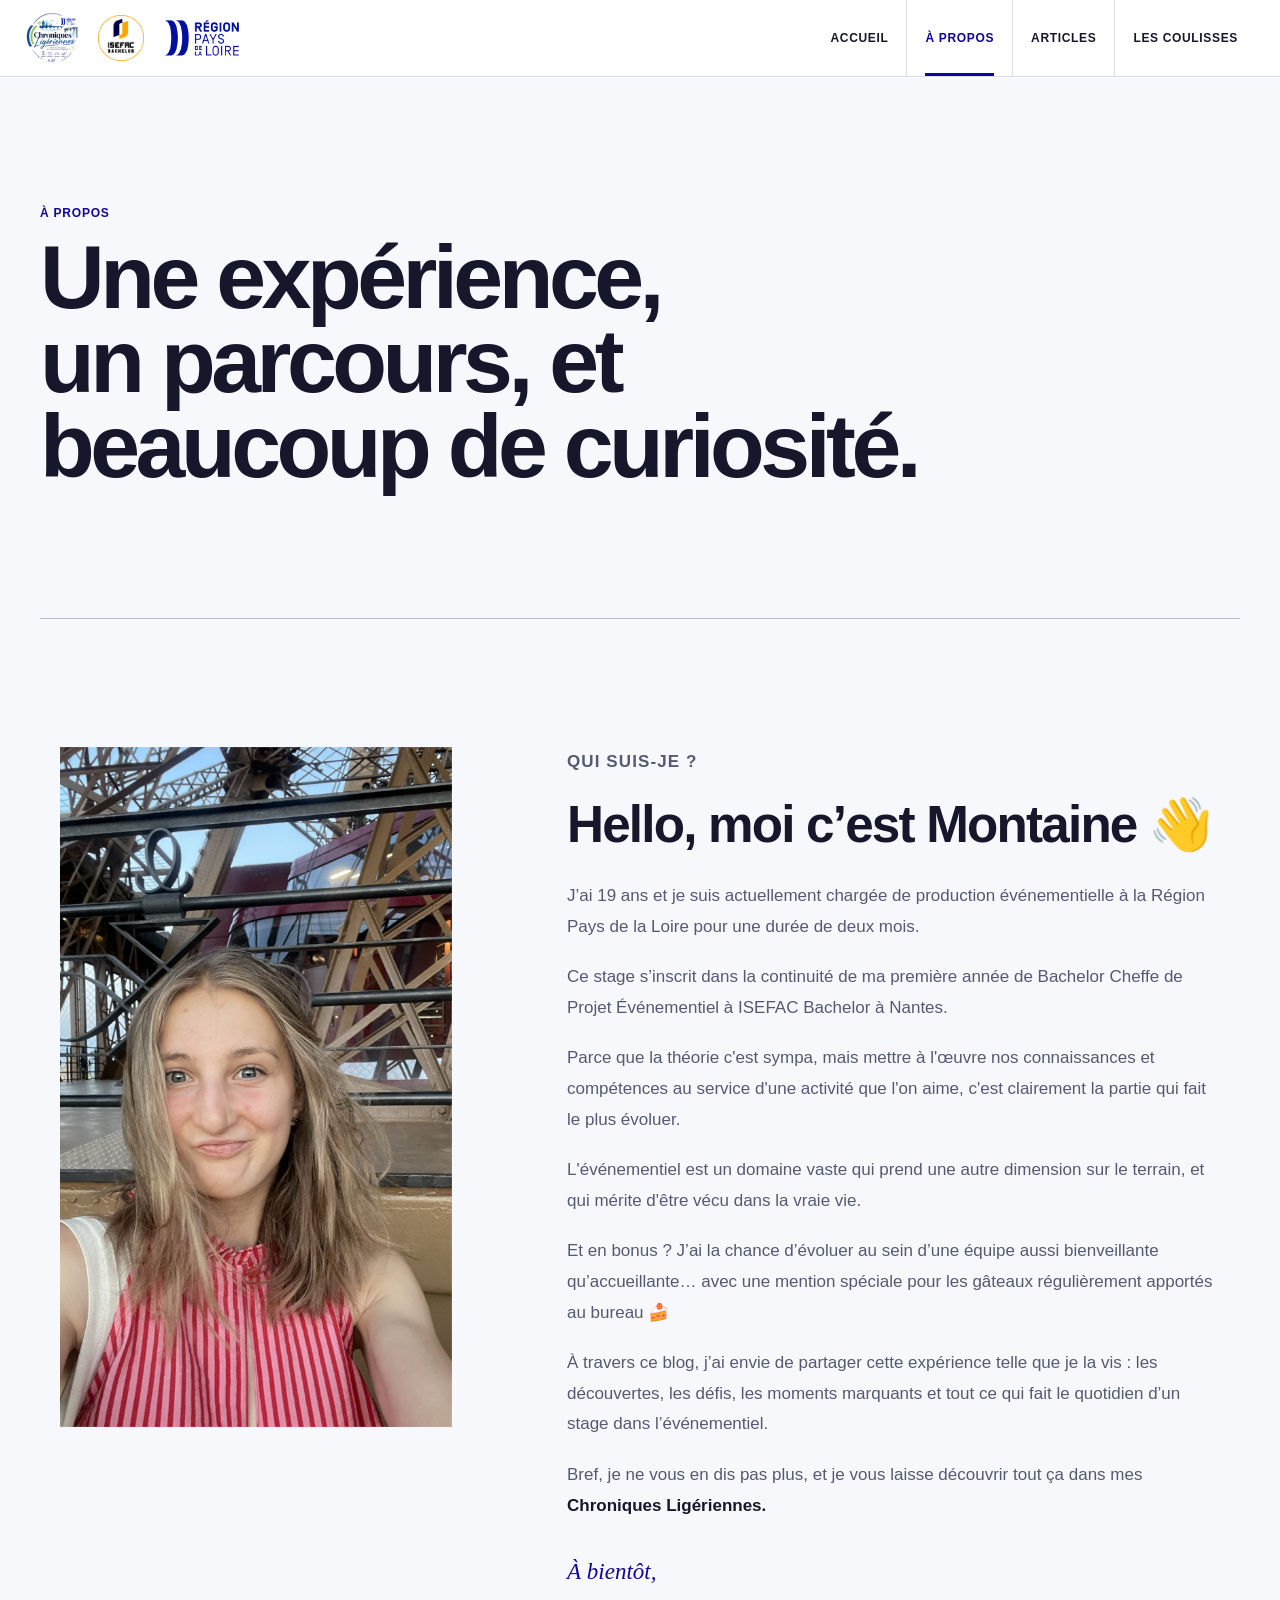
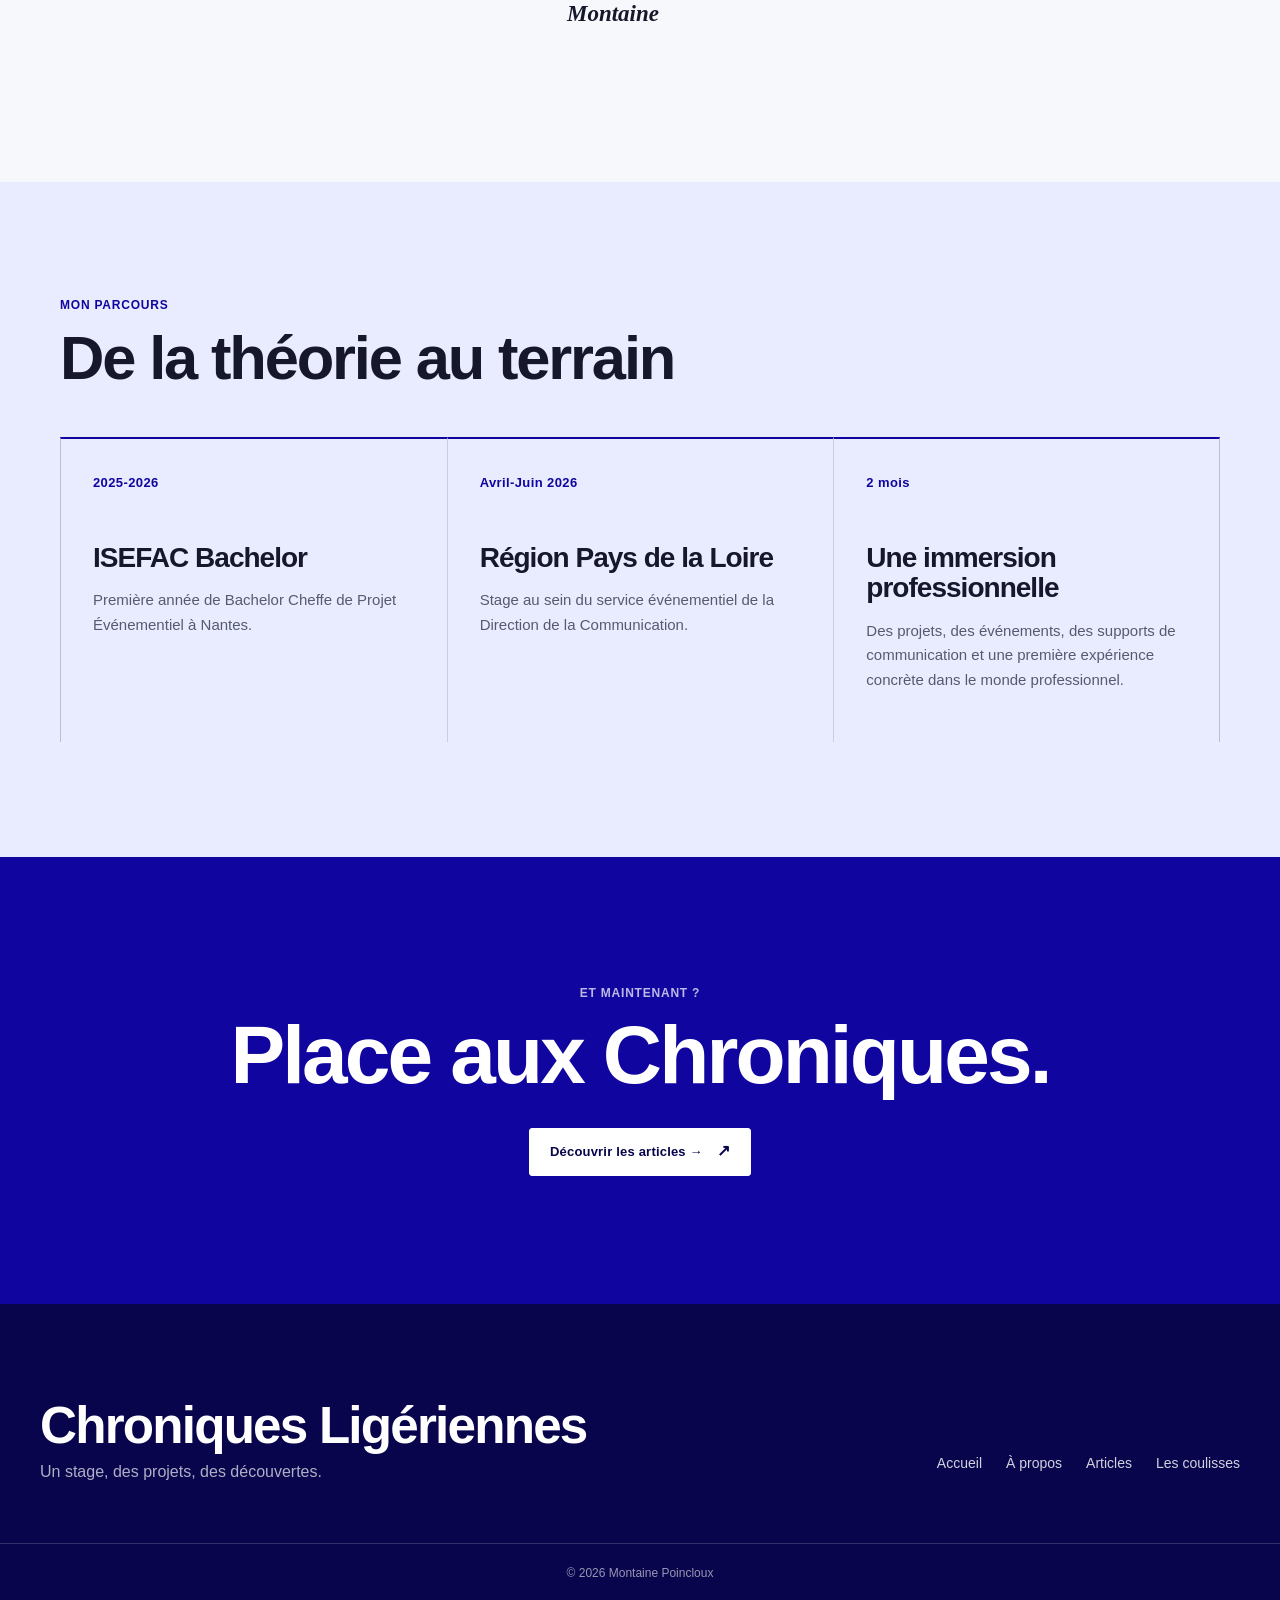
==== commit 80e717d4: "Redesign" ====
--- a/about.html
+++ b/about.html
@@ -67,7 +67,7 @@
             <div class="about-photo">
 
                 <img src="images/moi/montaine.jpg"
-                     alt="Montaine Poincloux" width="2000" height="1500" fetchpriority="high" decoding="async">
+                     alt="Montaine Poincloux" width="1500" height="2000" fetchpriority="high" decoding="async">
 
             </div>
 
